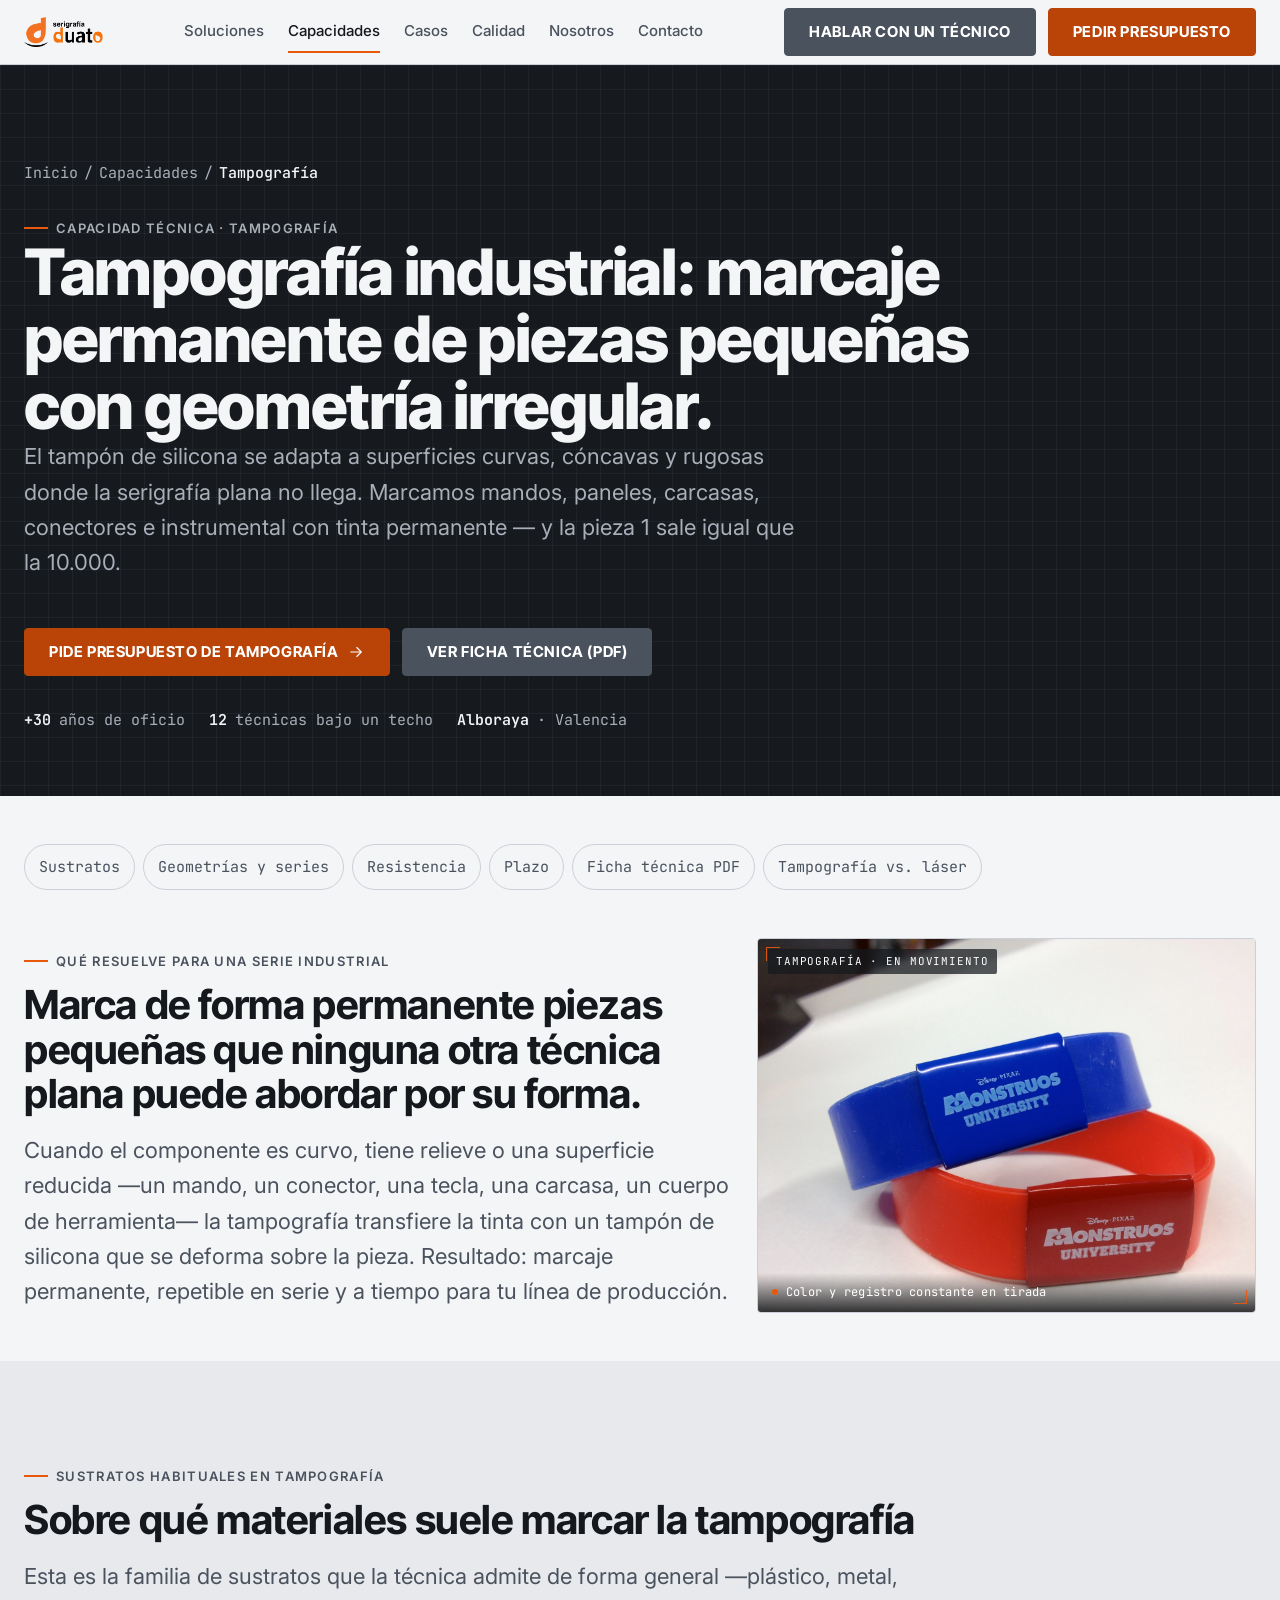
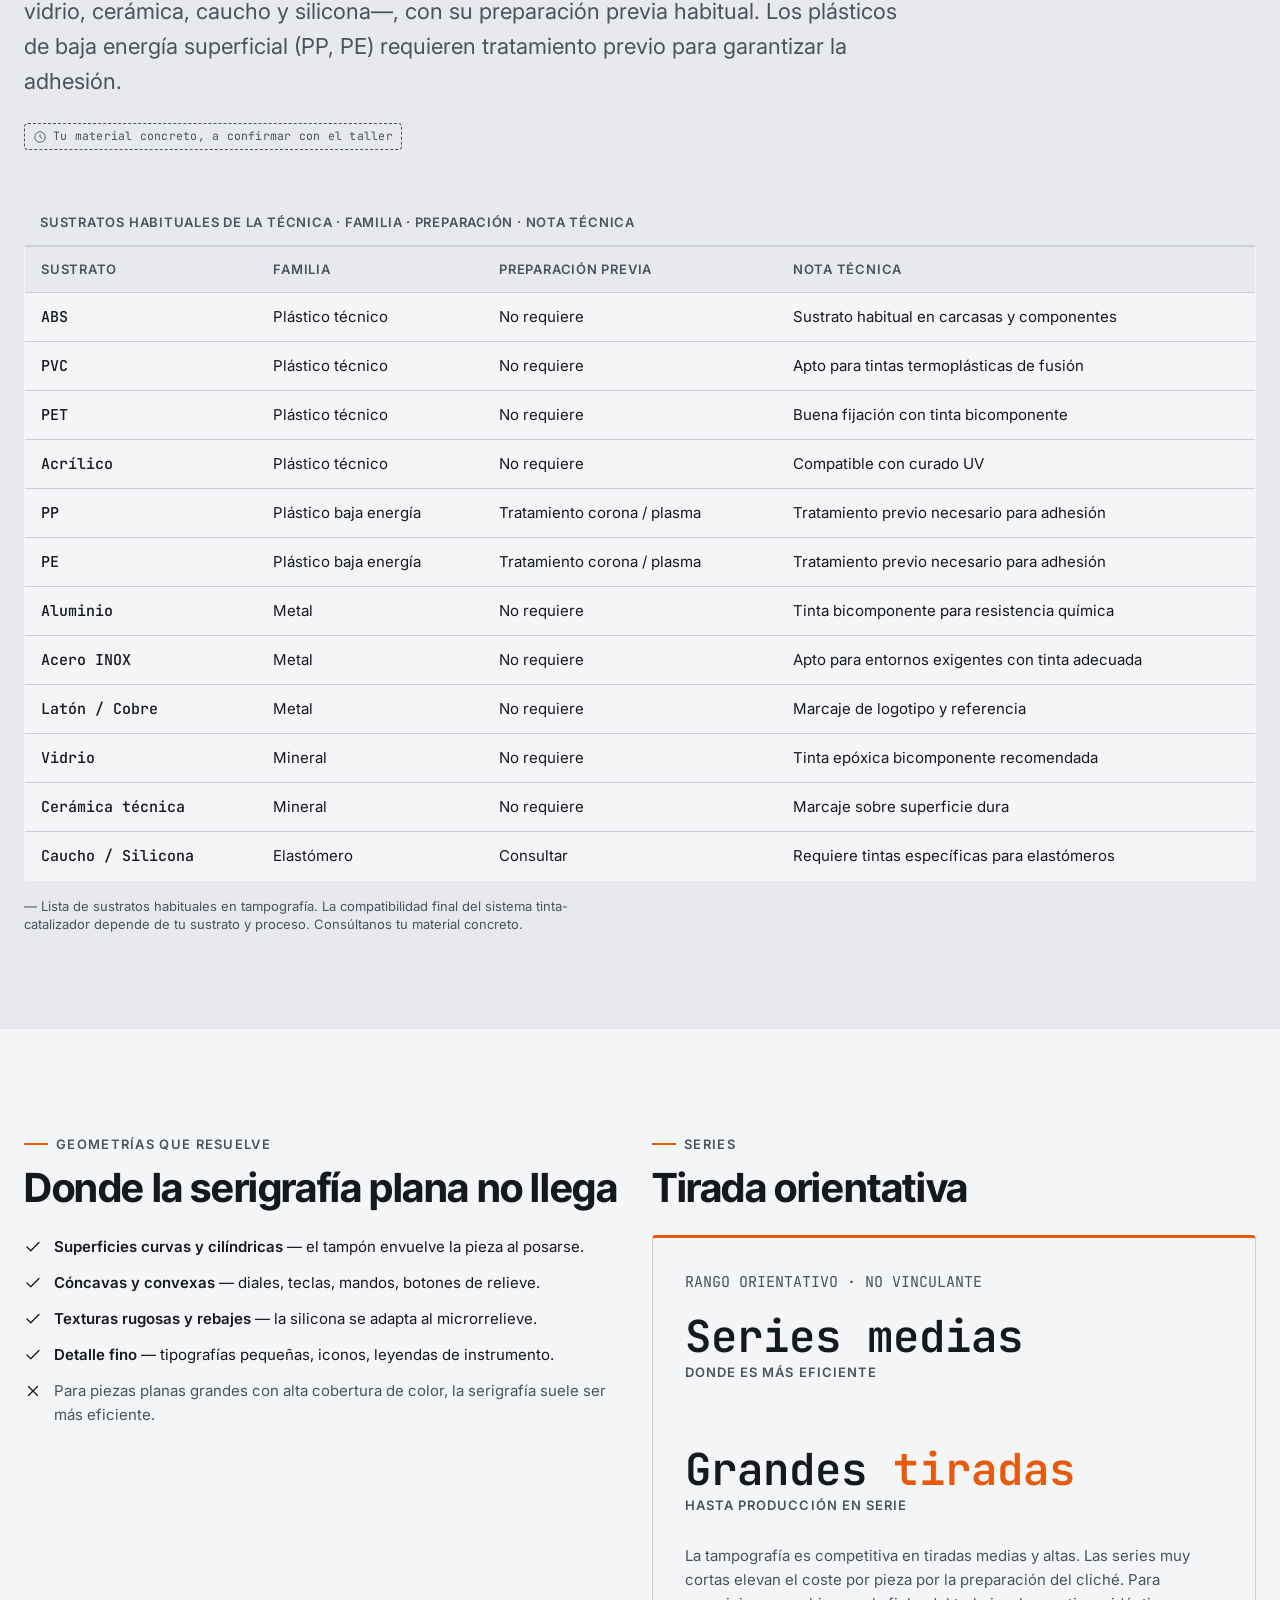
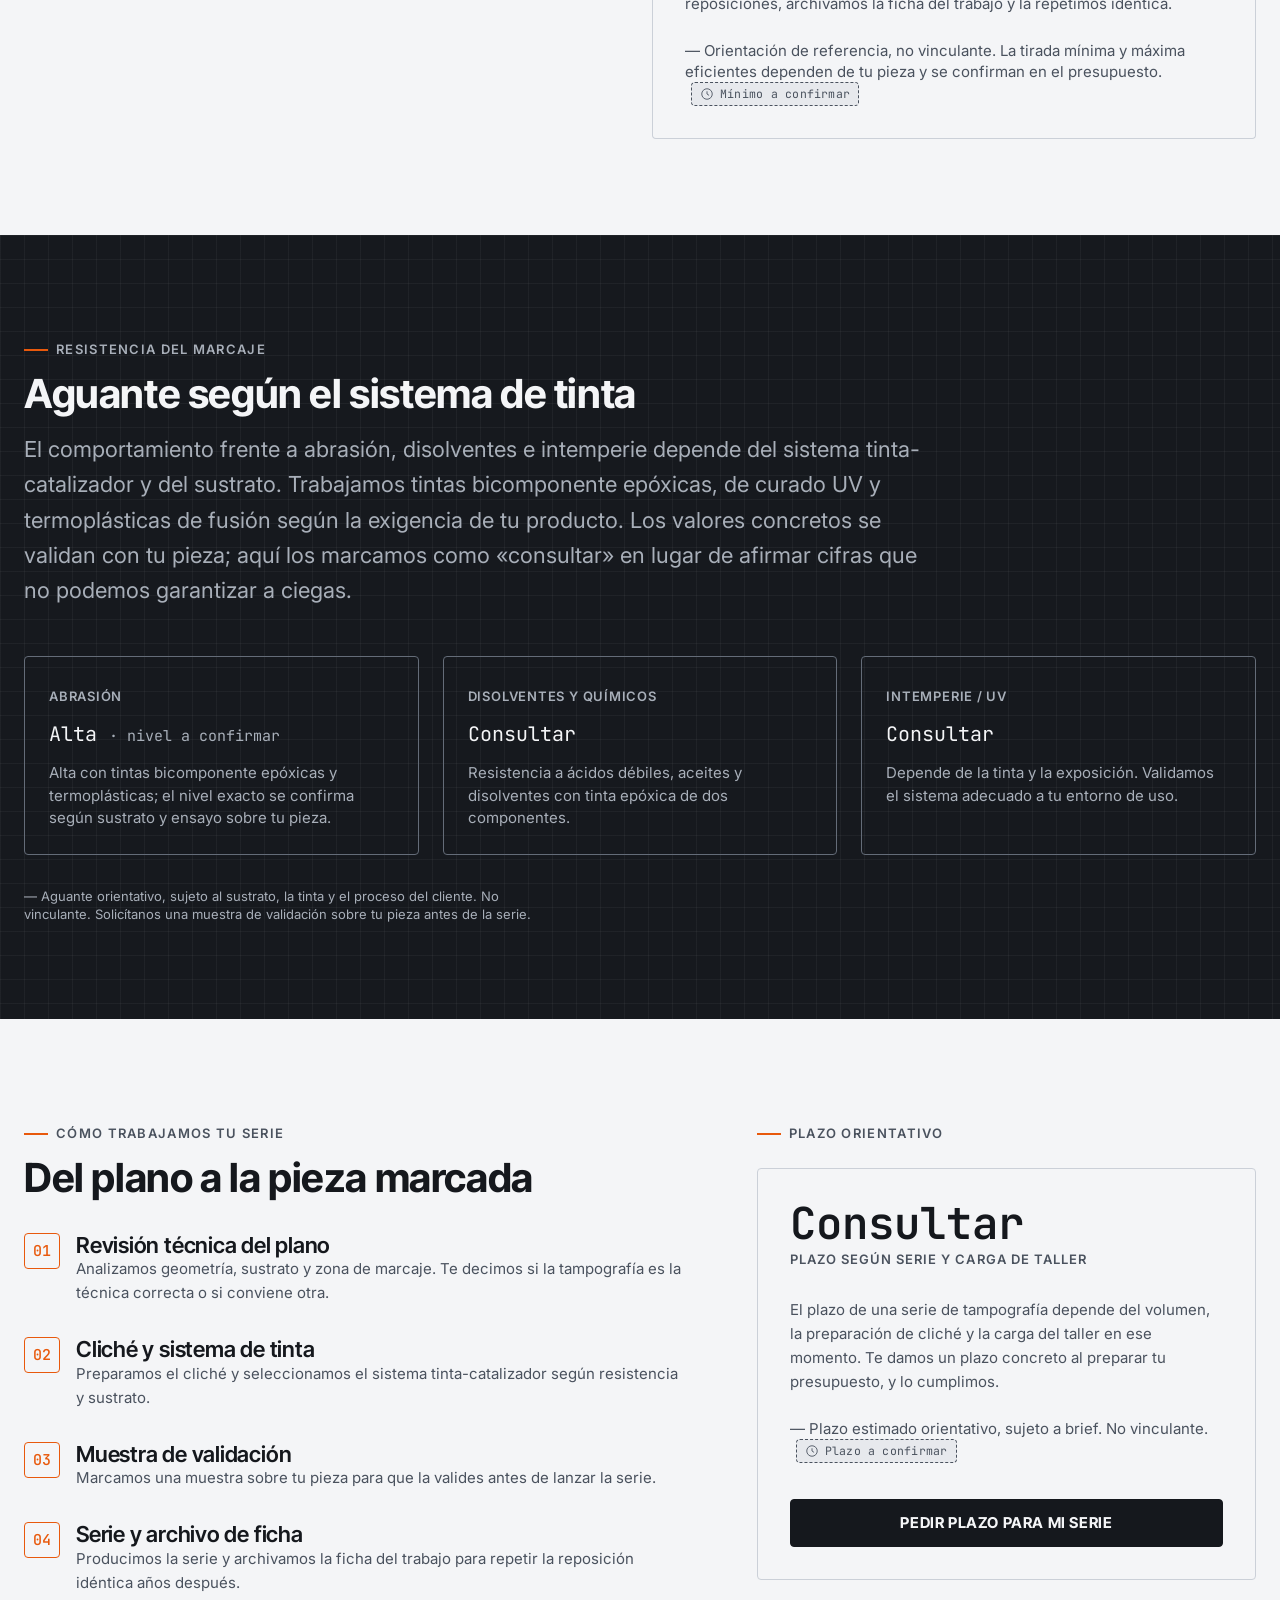
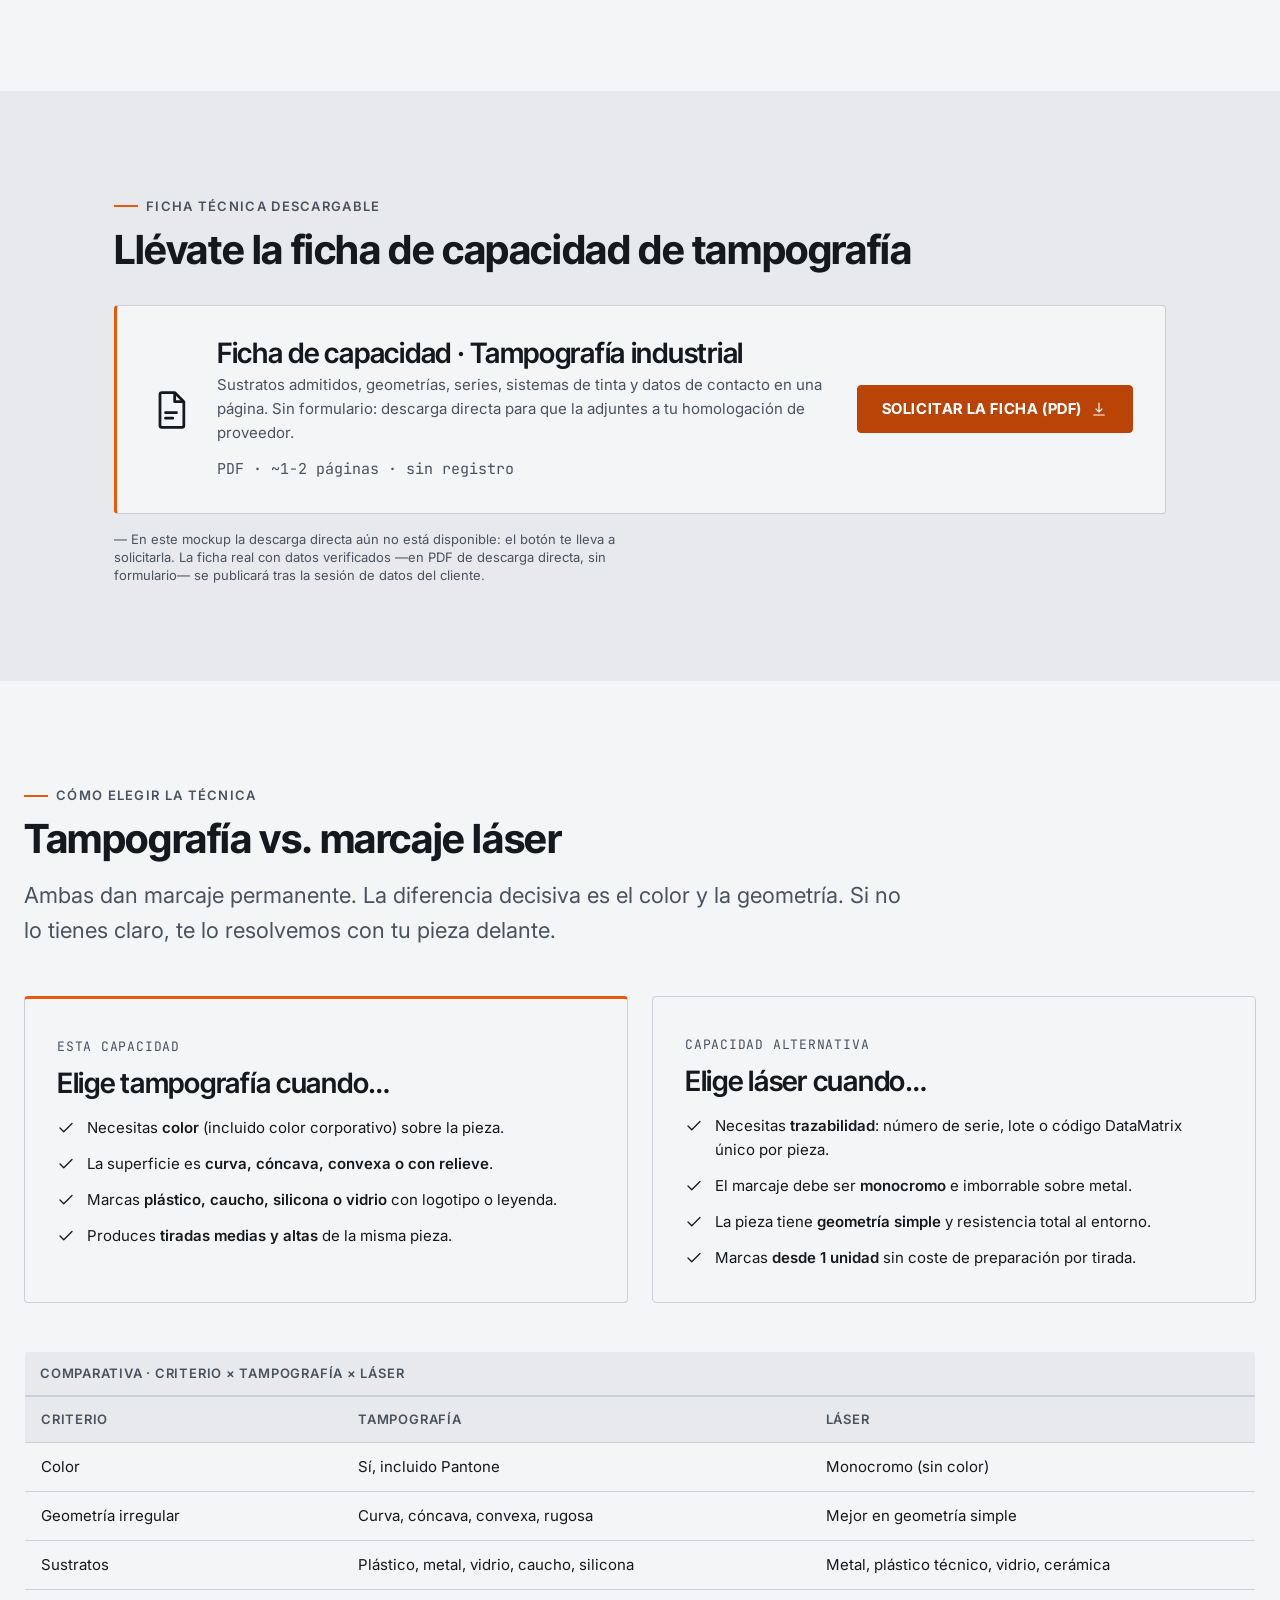
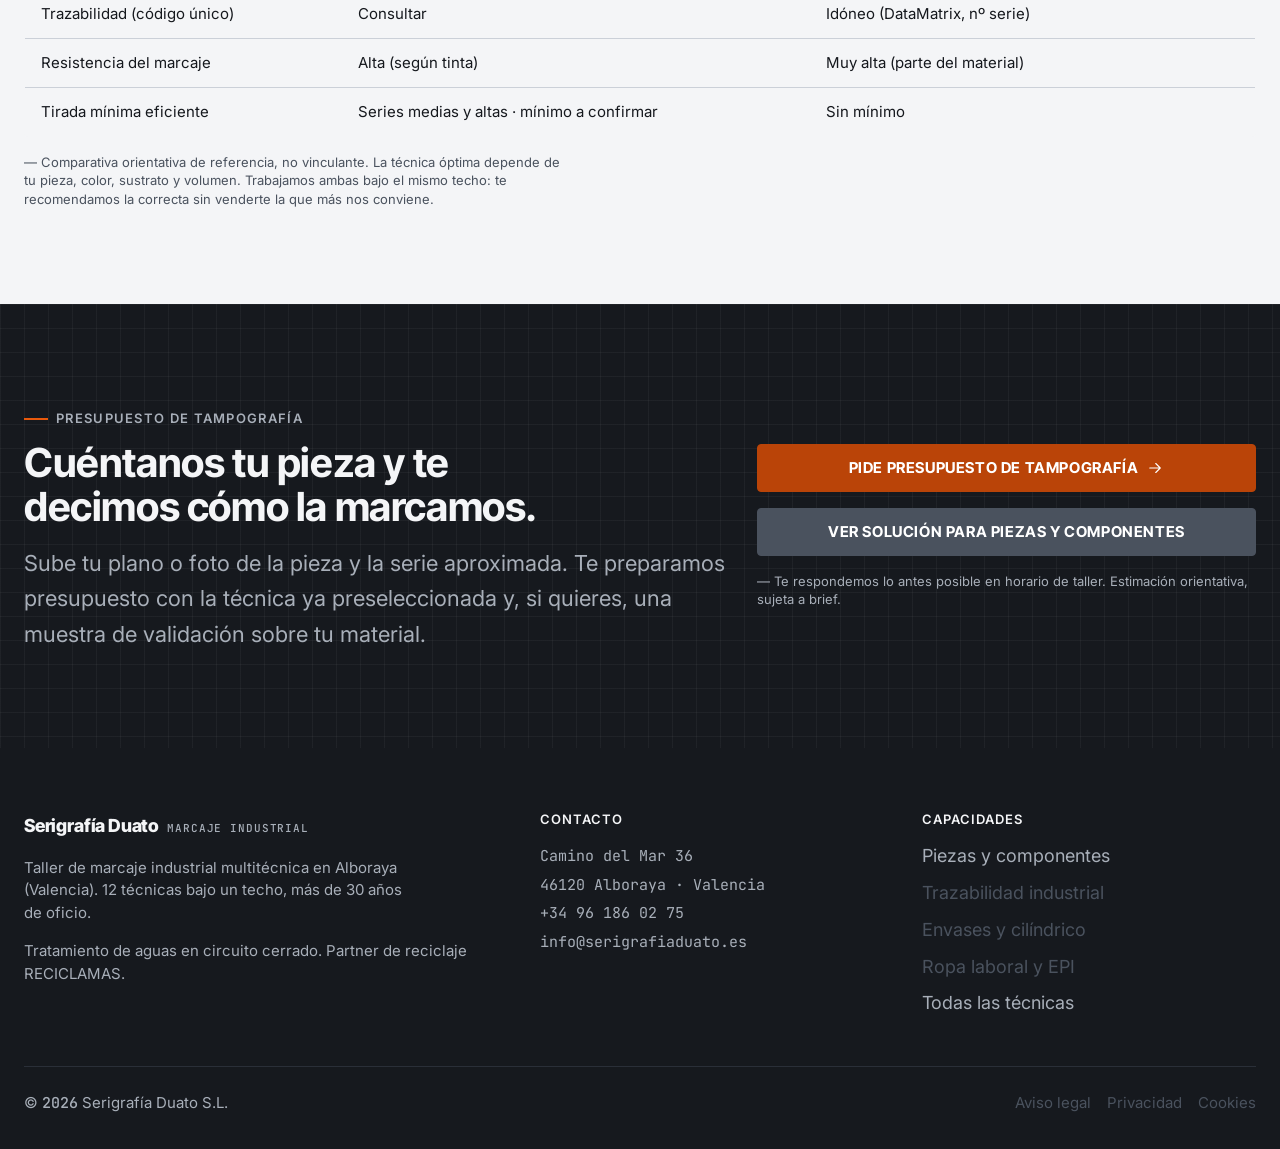
==== capacidades-tampografia.html @ 205df38e "Set v4 industrial as official mockup; archive v3 (rejected) - v4 industrial web at repo root (index " ====
<!doctype html>
<html lang="es">
<head>
  <meta charset="utf-8">
  <meta name="viewport" content="width=device-width, initial-scale=1">
  <title>Tampografía industrial en Valencia · Capacidad técnica — Serigrafía Duato</title>
  <meta name="description" content="Capacidad técnica de tampografía industrial en Alboraya (Valencia): marcaje permanente de piezas pequeñas con geometría irregular. Sustratos, series, resistencia, plazo orientativo, ficha técnica PDF y comparativa con láser. Más de 30 años de oficio.">

  <!-- Fuentes -->
  <link rel="preconnect" href="https://fonts.googleapis.com">
  <link rel="preconnect" href="https://fonts.gstatic.com" crossorigin>
  <link href="https://fonts.googleapis.com/css2?family=Inter:wght@400;500;600&family=Inter+Tight:wght@600;700;800&family=JetBrains+Mono:wght@400;500&display=swap" rel="stylesheet">

  <!-- Sistema de diseño "Acero & Seguridad" · _shared/design-system.css (INLINE) -->
  <style>
/* ============================================================================
   SERIGRAFÍA DUATO · v4 industrial · SISTEMA DE DISEÑO "Acero & Seguridad"
============================================================================ */

/* 1 · TOKENS */
:root {
  --surface:        #F4F5F7;
  --surface-2:      #E7E9ED;
  --ink:            #15181D;
  --steel:          #4A525E;
  --safety:         #E8590C;
  --safety-2:       #FFB000;
  --dark:           #16191E;

  --ink-on-dark:    #F4F5F7;
  --steel-on-dark:  #A8AFB9;
  --line:           #CBD0D8;
  --line-2:         #2A2F38;
  --safety-hover:   #CF4D08;
  --safety-press:   #B54206;
  --safety-tint:    rgba(232, 89, 12, .10);
  --safety-2-tint:  rgba(255, 176, 0, .14);
  --focus-ring:     #1B6FE0;

  --font-display: "Inter Tight", "Inter", system-ui, -apple-system, "Segoe UI", sans-serif;
  --font-text:    "Inter", system-ui, -apple-system, "Segoe UI", sans-serif;
  --font-mono:    "JetBrains Mono", "IBM Plex Mono", ui-monospace, "SFMono-Regular", monospace;

  --fs-display: clamp(2.25rem, 1.4rem + 4.2vw, 4rem);
  --fs-h2:      clamp(1.75rem, 1.25rem + 2.5vw, 2.5rem);
  --fs-h3:      clamp(1.375rem, 1.1rem + 1.4vw, 1.75rem);
  --fs-lead:    clamp(1.125rem, 1rem + .6vw, 1.375rem);
  --fs-body:    1.125rem;
  --fs-sm:      0.9375rem;
  --fs-eyebrow: 0.8125rem;
  --fs-data:    1rem;

  --lh-display: 1.05;
  --lh-head:    1.12;
  --lh-body:    1.6;
  --lh-tight:   1.3;

  --fw-regular: 400;
  --fw-medium:  500;
  --fw-semi:    600;
  --fw-bold:    700;
  --fw-black:   800;

  --tracking-eyebrow: 0.1em;
  --tracking-head:   -0.01em;
  --tracking-display:-0.02em;

  --sp-1:  4px;
  --sp-2:  8px;
  --sp-3:  12px;
  --sp-4:  16px;
  --sp-5:  24px;
  --sp-6:  32px;
  --sp-7:  48px;
  --sp-8:  64px;
  --sp-9:  96px;
  --sp-10: 128px;

  --container:    1280px;
  --container-sm: 1100px;
  --gutter:       24px;
  --gutter-mobile:16px;

  --radius-0:  0px;
  --radius-1:  2px;
  --radius-2:  4px;
  --radius-3:  8px;
  --radius-pill: 999px;

  --shadow-0: none;
  --shadow-1: 0 1px 0 0 var(--line);
  --shadow-2: 0 1px 2px rgba(21, 24, 29, .06), 0 0 0 1px var(--line);
  --shadow-3: 0 2px 0 0 rgba(21, 24, 29, .08), 0 0 0 1px var(--line);
  --shadow-focus: 0 0 0 3px var(--focus-ring);

  --ease: cubic-bezier(0.2, 0, 0, 1);
  --dur-1: 150ms;
  --dur-2: 200ms;
  --dur-3: 250ms;

  --grid-line: rgba(21, 24, 29, .035);
  --grid-line-dark: rgba(244, 245, 247, .045);
  --grid-size: 24px;
}

/* 2 · RESET LIGERO */
*, *::before, *::after { box-sizing: border-box; }
* { margin: 0; }
html { -webkit-text-size-adjust: 100%; text-size-adjust: 100%; scroll-behavior: smooth; }
@media (prefers-reduced-motion: reduce) { html { scroll-behavior: auto; } }

body {
  font-family: var(--font-text);
  font-size: var(--fs-body);
  line-height: var(--lh-body);
  font-weight: var(--fw-regular);
  color: var(--ink);
  background: var(--surface);
  -webkit-font-smoothing: antialiased;
  -moz-osx-font-smoothing: grayscale;
  font-feature-settings: "kern" 1, "liga" 1;
  text-rendering: optimizeLegibility;
}

img, svg, video, canvas { display: block; max-width: 100%; height: auto; }
svg { fill: none; }
button, input, select, textarea { font: inherit; color: inherit; }
button { cursor: pointer; background: none; border: none; }
a { color: inherit; text-decoration: none; }
ul, ol { list-style: none; padding: 0; }
table { border-collapse: collapse; width: 100%; }

:focus-visible { outline: none; box-shadow: var(--shadow-focus); border-radius: var(--radius-2); }

/* 3 · TIPOGRAFÍA BASE */
h1, h2, h3, h4 {
  font-family: var(--font-display);
  color: var(--ink);
  line-height: var(--lh-head);
  letter-spacing: var(--tracking-head);
  text-wrap: balance;
}
h1 { font-size: var(--fs-display); font-weight: var(--fw-black); line-height: var(--lh-display); letter-spacing: var(--tracking-display); }
h2 { font-size: var(--fs-h2); font-weight: var(--fw-bold); }
h3 { font-size: var(--fs-h3); font-weight: var(--fw-semi); }
h4 { font-size: var(--fs-lead); font-weight: var(--fw-medium); }

p { max-width: 68ch; }
.lead { font-size: var(--fs-lead); line-height: var(--lh-body); color: var(--steel); max-width: 64ch; }
small, .text-sm { font-size: var(--fs-sm); line-height: 1.5; }
strong, b { font-weight: var(--fw-semi); }
em, i { font-style: normal; font-weight: var(--fw-semi); }

.mono, .data, .spec, td.num, .stat-value {
  font-family: var(--font-mono);
  font-feature-settings: "tnum" 1, "lnum" 1;
  font-variant-numeric: tabular-nums lining-nums;
  font-weight: var(--fw-medium);
  letter-spacing: 0;
}
.mono-unit { color: var(--steel); font-weight: var(--fw-regular); }

/* 4 · UTILIDADES DE LAYOUT */
.container {
  width: 100%;
  max-width: var(--container);
  margin-inline: auto;
  padding-inline: var(--gutter);
}
.container--narrow { max-width: var(--container-sm); }

.section { padding-block: var(--sp-9); }
.section--tight { padding-block: var(--sp-7); }
.section--dark { background: var(--dark); color: var(--ink-on-dark); }
.section--dark h1, .section--dark h2, .section--dark h3, .section--dark h4 { color: var(--ink-on-dark); }
.section--dark .lead { color: var(--steel-on-dark); }
.section--surface-2 { background: var(--surface-2); }

.grid { display: grid; gap: var(--gutter); grid-template-columns: repeat(12, 1fr); }
.col-12 { grid-column: span 12; }
.col-8  { grid-column: span 8; }
.col-7  { grid-column: span 7; }
.col-6  { grid-column: span 6; }
.col-5  { grid-column: span 5; }
.col-4  { grid-column: span 4; }
.col-3  { grid-column: span 3; }
.grid-cards { display: grid; gap: var(--gutter); grid-template-columns: repeat(auto-fit, minmax(280px, 1fr)); }
.grid-cards--2 { grid-template-columns: repeat(auto-fit, minmax(360px, 1fr)); }
.stack > * + * { margin-top: var(--sp-4); }
.stack-lg > * + * { margin-top: var(--sp-6); }
.cluster { display: flex; flex-wrap: wrap; gap: var(--sp-3); align-items: center; }
.between { display: flex; align-items: center; justify-content: space-between; gap: var(--sp-4); }

/* 5 · EYEBROW */
.eyebrow {
  display: inline-flex;
  align-items: center;
  gap: var(--sp-2);
  font-family: var(--font-text);
  font-size: var(--fs-eyebrow);
  font-weight: var(--fw-semi);
  line-height: 1;
  text-transform: uppercase;
  letter-spacing: var(--tracking-eyebrow);
  color: var(--steel);
}
.eyebrow::before { content: ""; width: 24px; height: 2px; background: var(--safety); flex: none; }
.section--dark .eyebrow { color: var(--steel-on-dark); }

/* 6 · BOTONES */
.btn {
  display: inline-flex;
  align-items: center;
  justify-content: center;
  gap: var(--sp-2);
  min-height: 48px;
  padding: 0 var(--sp-5);
  font-family: var(--font-display);
  font-size: var(--fs-sm);
  font-weight: var(--fw-bold);
  letter-spacing: 0.04em;
  text-transform: uppercase;
  border-radius: var(--radius-2);
  border: 1.5px solid transparent;
  transition: background var(--dur-2) var(--ease),
              border-color var(--dur-2) var(--ease),
              color var(--dur-2) var(--ease),
              transform var(--dur-1) var(--ease);
  white-space: nowrap;
}
.btn:active { transform: translateY(1px); }
.btn .icon { width: 18px; height: 18px; flex: none; }

.btn-safety { background: var(--safety); color: #FFFFFF; border-color: var(--safety); }
.btn-safety:hover { background: var(--safety-hover); border-color: var(--safety-hover); }
.btn-safety:active { background: var(--safety-press); border-color: var(--safety-press); }

.btn-ghost { background: transparent; color: var(--ink); border-color: var(--steel); }
.btn-ghost:hover { background: var(--ink); color: var(--ink-on-dark); border-color: var(--ink); }
.section--dark .btn-ghost { color: var(--ink-on-dark); border-color: var(--steel-on-dark); }
.section--dark .btn-ghost:hover { background: var(--ink-on-dark); color: var(--ink); border-color: var(--ink-on-dark); }

.btn-dark { background: var(--ink); color: var(--ink-on-dark); border-color: var(--ink); }
.btn-dark:hover { background: #000; border-color: #000; }

.btn-block { width: 100%; }

/* 7 · TARJETAS */
.card {
  background: var(--surface);
  border: 1px solid var(--line);
  border-radius: var(--radius-2);
  padding: var(--sp-6);
  display: flex;
  flex-direction: column;
  gap: var(--sp-3);
  transition: border-color var(--dur-2) var(--ease), box-shadow var(--dur-2) var(--ease);
  position: relative;
}
.card:hover { border-color: var(--steel); box-shadow: var(--shadow-3); }
.card--accent { border-top: 3px solid var(--safety); }
.card .card-icon { width: 32px; height: 32px; color: var(--ink); stroke: var(--ink); stroke-width: 1.5; }
.card h3 { font-size: var(--fs-h3); }
.card p { color: var(--steel); font-size: var(--fs-sm); }
.card .card-meta {
  margin-top: auto;
  font-family: var(--font-mono);
  font-size: var(--fs-sm);
  font-variant-numeric: tabular-nums;
  color: var(--steel);
  border-top: 1px solid var(--line);
  padding-top: var(--sp-3);
}
.card-link { margin-top: var(--sp-2); font-weight: var(--fw-semi); color: var(--ink); display: inline-flex; align-items: center; gap: 6px; }
.card-link .icon { width: 16px; height: 16px; transition: transform var(--dur-2) var(--ease); }
.card:hover .card-link .icon { transform: translateX(4px); }

/* 8 · TABLA TÉCNICA */
.spec-table {
  border: 1px solid var(--line);
  border-radius: var(--radius-2);
  overflow: hidden;
  background: var(--surface);
  font-size: var(--fs-sm);
}
.spec-table caption {
  text-align: left;
  padding: var(--sp-3) var(--sp-4);
  font-size: var(--fs-eyebrow);
  font-weight: var(--fw-semi);
  text-transform: uppercase;
  letter-spacing: 0.06em;
  color: var(--steel);
  background: var(--surface-2);
  border-bottom: 1px solid var(--line);
}
.spec-table th {
  text-align: left;
  padding: var(--sp-3) var(--sp-4);
  font-size: var(--fs-eyebrow);
  font-weight: var(--fw-semi);
  text-transform: uppercase;
  letter-spacing: 0.06em;
  color: var(--steel);
  background: var(--surface-2);
  border-bottom: 1px solid var(--line);
}
.spec-table td {
  padding: var(--sp-3) var(--sp-4);
  border-bottom: 1px solid var(--line);
  vertical-align: top;
  color: var(--ink);
}
.spec-table tr:last-child td { border-bottom: none; }
.spec-table td.num, .spec-table .mono {
  font-family: var(--font-mono);
  font-variant-numeric: tabular-nums lining-nums;
  font-weight: var(--fw-medium);
}
.spec-table tbody tr:hover { background: var(--surface-2); }

/* 9 · BADGE DE NORMATIVA / PRL */
.badge-normativa {
  display: inline-flex;
  align-items: center;
  gap: var(--sp-2);
  padding: 4px 10px;
  font-family: var(--font-mono);
  font-size: 0.75rem;
  font-weight: var(--fw-medium);
  letter-spacing: 0.02em;
  color: var(--ink);
  background: var(--safety-2-tint);
  border: 1px solid var(--safety-2);
  border-radius: var(--radius-2);
}
.badge-normativa .icon { width: 14px; height: 14px; color: var(--ink); stroke: var(--ink); stroke-width: 1.5; flex: none; }

.badge-pending {
  display: inline-flex; align-items: center; gap: 6px;
  padding: 3px 8px; font-family: var(--font-mono); font-size: 0.72rem;
  letter-spacing: 0.02em; color: var(--steel);
  background: var(--surface-2); border: 1px dashed var(--steel); border-radius: var(--radius-2);
}

/* 10 · DISCLAIMER */
.disclaimer {
  font-size: 0.8125rem;
  line-height: 1.4;
  color: var(--steel);
  font-family: var(--font-text);
}
.disclaimer::before { content: "— "; }

/* 11 · STAT */
.stat { display: flex; flex-direction: column; gap: var(--sp-1); }
.stat-value {
  font-family: var(--font-mono);
  font-size: clamp(2rem, 1.4rem + 2vw, 2.75rem);
  font-weight: var(--fw-semi);
  font-variant-numeric: tabular-nums;
  line-height: 1;
  color: var(--ink);
}
.stat-value .accent { color: var(--safety); }
.stat-label {
  font-size: var(--fs-eyebrow);
  text-transform: uppercase;
  letter-spacing: 0.08em;
  color: var(--steel);
  font-weight: var(--fw-semi);
}
.section--dark .stat-value { color: var(--ink-on-dark); }
.section--dark .stat-label { color: var(--steel-on-dark); }

/* 12 · RETÍCULA DE PLANO / BLUEPRINT */
.blueprint-bg { position: relative; isolation: isolate; }
.blueprint-bg::before {
  content: "";
  position: absolute;
  inset: 0;
  z-index: -1;
  background-image:
    linear-gradient(to right, var(--grid-line) 1px, transparent 1px),
    linear-gradient(to bottom, var(--grid-line) 1px, transparent 1px);
  background-size: var(--grid-size) var(--grid-size);
  pointer-events: none;
}
.section--dark.blueprint-bg::before {
  background-image:
    linear-gradient(to right, var(--grid-line-dark) 1px, transparent 1px),
    linear-gradient(to bottom, var(--grid-line-dark) 1px, transparent 1px);
}

/* 13 · PLACEHOLDER DE IMAGEN HONESTO */
.media-pending {
  position: relative;
  display: flex;
  align-items: flex-end;
  aspect-ratio: 4 / 3;
  width: 100%;
  background: var(--surface-2);
  background-image:
    linear-gradient(to right, var(--grid-line) 1px, transparent 1px),
    linear-gradient(to bottom, var(--grid-line) 1px, transparent 1px);
  background-size: var(--grid-size) var(--grid-size);
  border: 1px solid var(--line);
  border-radius: var(--radius-2);
  overflow: hidden;
}
.media-pending::after {
  content: "+";
  position: absolute;
  top: var(--sp-3); right: var(--sp-4);
  font-family: var(--font-mono);
  color: var(--steel);
  font-size: 1.25rem;
  line-height: 1;
}
.media-pending .media-label {
  width: 100%;
  padding: var(--sp-3) var(--sp-4);
  background: linear-gradient(to top, rgba(231,233,237,.96), rgba(231,233,237,0));
  font-family: var(--font-mono);
  font-size: 0.8125rem;
  letter-spacing: 0.01em;
  color: var(--steel);
  display: flex;
  align-items: center;
  gap: var(--sp-2);
}
.media-pending .media-label .icon { width: 16px; height: 16px; color: var(--steel); stroke: var(--steel); stroke-width: 1.5; flex: none; }
.media-pending--dark {
  background: var(--dark);
  background-image:
    linear-gradient(to right, var(--grid-line-dark) 1px, transparent 1px),
    linear-gradient(to bottom, var(--grid-line-dark) 1px, transparent 1px);
  background-size: var(--grid-size) var(--grid-size);
  border-color: var(--line-2);
}
.media-pending--dark .media-label { color: var(--steel-on-dark); background: linear-gradient(to top, rgba(22,25,30,.96), rgba(22,25,30,0)); }
.media-pending--dark .media-label .icon { color: var(--steel-on-dark); stroke: var(--steel-on-dark); }

/* 14 · HEADER + NAV */
.site-header {
  position: sticky;
  top: 0;
  z-index: 100;
  background: rgba(244, 245, 247, .92);
  backdrop-filter: saturate(120%) blur(8px);
  border-bottom: 1px solid var(--line);
}
.site-header .container { display: flex; align-items: center; justify-content: space-between; min-height: 64px; gap: var(--sp-5); }
.brand { display: inline-flex; align-items: baseline; gap: var(--sp-2); font-family: var(--font-display); font-weight: var(--fw-black); font-size: 1.125rem; color: var(--ink); letter-spacing: -0.01em; }
.brand .brand-sub { font-family: var(--font-mono); font-size: 0.6875rem; font-weight: var(--fw-medium); text-transform: uppercase; letter-spacing: 0.08em; color: var(--steel); }
.nav { display: flex; align-items: center; gap: var(--sp-5); }
.nav a { font-size: var(--fs-sm); font-weight: var(--fw-medium); color: var(--steel); padding: var(--sp-2) 0; border-bottom: 2px solid transparent; transition: color var(--dur-2) var(--ease), border-color var(--dur-2) var(--ease); }
.nav a:hover, .nav a[aria-current="page"] { color: var(--ink); border-bottom-color: var(--safety); }
.header-cta { display: flex; align-items: center; gap: var(--sp-3); }
.nav-toggle { display: none; width: 44px; height: 44px; align-items: center; justify-content: center; color: var(--ink); }
.nav-toggle .icon { width: 24px; height: 24px; stroke: var(--ink); stroke-width: 1.5; }

/* 15 · FOOTER */
.site-footer { background: var(--dark); color: var(--steel-on-dark); padding-block: var(--sp-8) var(--sp-6); }
.site-footer a { color: var(--steel-on-dark); transition: color var(--dur-2) var(--ease); }
.site-footer a:hover { color: var(--ink-on-dark); }
.site-footer h4 { color: var(--ink-on-dark); font-size: var(--fs-eyebrow); text-transform: uppercase; letter-spacing: 0.08em; font-family: var(--font-text); font-weight: var(--fw-semi); margin-bottom: var(--sp-4); }
.footer-grid { display: grid; gap: var(--sp-7); grid-template-columns: 1.4fr 1fr 1fr; }
.footer-data { font-family: var(--font-mono); font-size: var(--fs-sm); font-variant-numeric: tabular-nums; line-height: 1.9; }
.footer-bottom { margin-top: var(--sp-7); padding-top: var(--sp-5); border-top: 1px solid var(--line-2); display: flex; flex-wrap: wrap; gap: var(--sp-4); justify-content: space-between; font-size: var(--fs-sm); }
.footer-legal { display: flex; flex-wrap: wrap; gap: var(--sp-4); }

/* 16 · WHATSAPP STICKY */
.whatsapp-sticky {
  display: none;
  position: fixed;
  right: 16px;
  bottom: 16px;
  z-index: 200;
  align-items: center;
  gap: var(--sp-2);
  padding: 0 var(--sp-5);
  min-height: 52px;
  background: var(--ink);
  color: var(--ink-on-dark);
  border-radius: var(--radius-pill);
  font-family: var(--font-display);
  font-weight: var(--fw-bold);
  font-size: var(--fs-sm);
  box-shadow: 0 4px 16px rgba(21,24,29,.28);
}
.whatsapp-sticky .icon { width: 22px; height: 22px; stroke: var(--ink-on-dark); stroke-width: 1.5; }

/* 17 · RFQ */
.rfq-progress { display: flex; gap: var(--sp-2); margin-bottom: var(--sp-6); }
.rfq-progress .step { flex: 1; height: 4px; background: var(--line); border-radius: var(--radius-1); position: relative; }
.rfq-progress .step.is-done { background: var(--steel); }
.rfq-progress .step.is-active { background: var(--safety); }
.rfq-progress-label { font-family: var(--font-mono); font-size: var(--fs-sm); color: var(--steel); margin-bottom: var(--sp-3); }
.rfq-step h3 { margin-bottom: var(--sp-2); }

.chip {
  display: inline-flex; align-items: center; gap: var(--sp-2);
  padding: 10px var(--sp-4);
  border: 1.5px solid var(--line);
  border-radius: var(--radius-pill);
  background: var(--surface);
  font-size: var(--fs-sm); font-weight: var(--fw-medium);
  color: var(--ink);
  transition: border-color var(--dur-2) var(--ease), background var(--dur-2) var(--ease);
}
.chip:hover { border-color: var(--steel); }
.chip input { position: absolute; opacity: 0; pointer-events: none; }
.chip:has(input:checked), .chip.is-selected { border-color: var(--safety); background: var(--safety-tint); }

.field { display: flex; flex-direction: column; gap: var(--sp-2); }
.field label { font-size: var(--fs-sm); font-weight: var(--fw-semi); color: var(--ink); }
.field input, .field select, .field textarea {
  width: 100%;
  min-height: 48px;
  padding: 12px var(--sp-4);
  background: var(--surface);
  border: 1.5px solid var(--line);
  border-radius: var(--radius-2);
  color: var(--ink);
  transition: border-color var(--dur-2) var(--ease);
}
.field textarea { min-height: 110px; resize: vertical; }
.field input:focus, .field select:focus, .field textarea:focus { outline: none; border-color: var(--steel); box-shadow: var(--shadow-focus); }

.dropzone {
  border: 1.5px dashed var(--steel);
  border-radius: var(--radius-2);
  padding: var(--sp-7) var(--sp-5);
  text-align: center;
  color: var(--steel);
  background: var(--surface-2);
  display: flex; flex-direction: column; align-items: center; gap: var(--sp-3);
}
.dropzone .icon { width: 32px; height: 32px; stroke: var(--steel); stroke-width: 1.5; }

/* 18 · HELPERS */
.text-steel { color: var(--steel); }
.text-safety { color: var(--safety); }
.text-center { text-align: center; }
.measure { max-width: 60ch; }
.divider { height: 1px; background: var(--line); border: none; margin-block: var(--sp-6); }
.section--dark .divider { background: var(--line-2); }

/* 19 · MOTION */
.reveal { opacity: 0; transform: translateY(12px); transition: opacity var(--dur-3) var(--ease), transform var(--dur-3) var(--ease); }
.reveal.is-in { opacity: 1; transform: none; }

@media (prefers-reduced-motion: reduce) {
  *, *::before, *::after { animation-duration: 0.001ms !important; animation-iteration-count: 1 !important; transition-duration: 0.001ms !important; }
  .reveal { opacity: 1; transform: none; }
}

/* 20 · RESPONSIVE */
@media (max-width: 980px) {
  .footer-grid { grid-template-columns: 1fr 1fr; }
  .col-8, .col-7, .col-6, .col-5, .col-4, .col-3 { grid-column: span 6; }
}

@media (max-width: 760px) {
  :root { --gutter: var(--gutter-mobile); }
  .container { padding-inline: var(--gutter-mobile); }
  .section { padding-block: var(--sp-7); }
  .section--tight { padding-block: var(--sp-6); }

  .nav { display: none; }
  .nav.is-open {
    display: flex;
    position: absolute;
    top: 64px; left: 0; right: 0;
    flex-direction: column;
    align-items: flex-start;
    gap: var(--sp-3);
    background: var(--surface);
    border-bottom: 1px solid var(--line);
    padding: var(--sp-4) var(--gutter-mobile);
    z-index: 99;
  }
  .nav-toggle { display: inline-flex; }
  .site-header .header-cta .btn-ghost { display: none; }

  .grid { grid-template-columns: repeat(6, 1fr); }
  .col-12, .col-8, .col-7, .col-6, .col-5, .col-4, .col-3 { grid-column: 1 / -1; }

  .footer-grid { grid-template-columns: 1fr; gap: var(--sp-6); }
  .footer-bottom { flex-direction: column; gap: var(--sp-3); }

  .whatsapp-sticky { display: inline-flex; }

  .spec-table.collapsible thead { display: none; }
  .spec-table.collapsible, .spec-table.collapsible tbody, .spec-table.collapsible tr, .spec-table.collapsible td { display: block; width: 100%; }
  .spec-table.collapsible tr { border-bottom: 1px solid var(--line); padding: var(--sp-2) 0; }
  .spec-table.collapsible td { border-bottom: none; padding: 6px var(--sp-4); }
  .spec-table.collapsible td[data-label]::before {
    content: attr(data-label) " · ";
    font-family: var(--font-text);
    text-transform: uppercase;
    letter-spacing: 0.06em;
    font-size: 0.6875rem;
    font-weight: var(--fw-semi);
    color: var(--steel);
  }

  body { padding-bottom: 84px; }
}

@media (max-width: 380px) {
  :root { --fs-body: 1.0625rem; }
  .btn { padding-inline: var(--sp-4); }
}
  </style>

  <!-- Ajustes puntuales de página (solo tokens, sin redefinir el sistema) -->
  <style>
    /* Hero de capacidad: metadato de placa + descriptor */
    .page-hero { padding-block: var(--sp-9) var(--sp-8); }
    .page-hero .lead { max-width: 56ch; }
    .cap-meta {
      display: flex; flex-wrap: wrap; gap: var(--sp-2) var(--sp-5);
      margin-top: var(--sp-6);
      font-family: var(--font-mono); font-size: var(--fs-sm);
      font-variant-numeric: tabular-nums; color: var(--steel-on-dark);
    }
    .cap-meta b { color: var(--ink-on-dark); font-weight: var(--fw-semi); }
    .cap-meta span { display: inline-flex; gap: var(--sp-2); }

    /* Bandeja de migas / contexto */
    .crumbs { font-family: var(--font-mono); font-size: var(--fs-sm); color: var(--steel-on-dark); margin-bottom: var(--sp-5); display: flex; flex-wrap: wrap; gap: 6px; align-items: center; }
    .crumbs a { color: var(--steel-on-dark); }
    .crumbs a:hover { color: var(--ink-on-dark); }
    .crumbs .sep { color: var(--steel); }
    .section--dark .crumbs .sep { color: var(--steel-on-dark); }

    /* Lista de chequeo / sustratos en columnas */
    .check-list { display: grid; gap: var(--sp-3); }
    .check-list li { display: flex; gap: var(--sp-3); align-items: flex-start; font-size: var(--fs-sm); }
    .check-list li .icon { width: 18px; height: 18px; flex: none; margin-top: 3px; stroke: var(--safety); stroke-width: 1.75; }
    .check-list li .no { stroke: var(--steel); }

    /* Bloque de proceso / numeración */
    .step-row { display: flex; gap: var(--sp-4); align-items: flex-start; }
    .step-row .step-num {
      font-family: var(--font-mono); font-weight: var(--fw-medium);
      font-size: var(--fs-sm); color: var(--safety);
      border: 1.5px solid var(--safety); border-radius: var(--radius-2);
      min-width: 36px; height: 36px; display: inline-flex; align-items: center; justify-content: center; flex: none;
    }
    .section--dark .step-row .step-num { color: var(--safety-2); border-color: var(--safety-2); }

    /* Caja de ficha PDF */
    .pdf-box {
      display: flex; gap: var(--sp-5); align-items: center; flex-wrap: wrap;
      border: 1px solid var(--line); border-left: 3px solid var(--safety);
      border-radius: var(--radius-2); padding: var(--sp-6); background: var(--surface);
    }
    .pdf-box .pdf-icon { width: 44px; height: 44px; flex: none; stroke: var(--ink); stroke-width: 1.5; }
    .pdf-box .pdf-body { flex: 1; min-width: 240px; }
    .pdf-box .pdf-body h3 { font-size: var(--fs-h3); margin-bottom: var(--sp-1); }
    .pdf-box .pdf-meta { font-family: var(--font-mono); font-size: var(--fs-sm); color: var(--steel); }

    /* Tabla decisión: encabezados de comparación */
    .decision-cols { display: grid; grid-template-columns: 1fr 1fr; gap: var(--gutter); }
    .decision-card { border: 1px solid var(--line); border-radius: var(--radius-2); padding: var(--sp-6); background: var(--surface); }
    .decision-card.is-this { border-top: 3px solid var(--safety); }
    .decision-card h3 { font-size: var(--fs-h3); margin-bottom: var(--sp-2); }
    .decision-card .tag { font-family: var(--font-mono); font-size: var(--fs-eyebrow); text-transform: uppercase; letter-spacing: 0.06em; color: var(--steel); }
    @media (max-width: 760px) { .decision-cols { grid-template-columns: 1fr; } }

    /* CTA band final */
    .cta-band { border-radius: var(--radius-3); }
    .resist-grid { display: grid; gap: var(--gutter); grid-template-columns: repeat(auto-fit, minmax(220px, 1fr)); }
    .resist-card { border: 1px solid var(--line-2); border-radius: var(--radius-2); padding: var(--sp-5); }
    .resist-card .r-label { font-family: var(--font-text); text-transform: uppercase; letter-spacing: 0.06em; font-size: var(--fs-eyebrow); font-weight: var(--fw-semi); color: var(--steel-on-dark); }
    .resist-card .r-value { font-family: var(--font-mono); font-size: 1.25rem; color: var(--ink-on-dark); margin-top: var(--sp-2); }

    .anchor-nav { display: flex; flex-wrap: wrap; gap: var(--sp-2); }
    .anchor-nav a {
      font-family: var(--font-mono); font-size: var(--fs-sm);
      display: inline-flex; align-items: center; min-height: 44px;
      padding: 10px 14px; border: 1px solid var(--line); border-radius: var(--radius-pill);
      color: var(--steel); background: var(--surface);
      transition: border-color var(--dur-2) var(--ease), color var(--dur-2) var(--ease);
    }
    .anchor-nav a:hover { border-color: var(--steel); color: var(--ink); }
    .section--dark .anchor-nav a { border-color: var(--line-2); color: var(--steel-on-dark); background: transparent; }
    .section--dark .anchor-nav a:hover { border-color: var(--steel-on-dark); color: var(--ink-on-dark); }

    /* Saltos de ancla: el header sticky de 64px no debe tapar el eyebrow del destino */
    :target,
    #sustratos, #geometrias, #resistencia, #plazo, #ficha-tecnica, #vs-laser {
      scroll-margin-top: 80px;
    }

    /* CTA primario canónico (idéntico en home / marcaje / presupuesto / capacidades):
       naranja profundo #BA4408 + texto blanco. Pasa WCAG 2.2 AA 4.5:1 para texto normal
       a tamaño base del botón (15px), sin necesidad de subir el tamaño. El naranja de
       marca --safety (#E8590C) queda reservado a acentos pequeños (eyebrow tick, step-num,
       borde de tarjeta), nunca como fondo de CTA con texto blanco. */
    .btn-safety { background: #BA4408; border-color: #BA4408; color: #FFFFFF; }
    .btn-safety:hover { background: #A23A06; border-color: #A23A06; }
    .btn-safety:active { background: #8F3305; border-color: #8F3305; }

    /* Borde de tarjeta visible en secciones oscuras (contraste de componente UI ≥3:1):
       --line-2 sobre --dark queda casi invisible; usamos un gris más claro. */
    .section--dark .resist-card { border-color: #646C78; }

    /* Ítems "próximamente": no son enlaces activos. Se renderizan como texto
       deshabilitado (no focusable, anunciado a lector de pantalla), en vez de
       <a href="#"> que salta al top sin comunicar estado. */
    .nav .is-soon,
    .footer-nav-list .is-soon,
    .footer-legal .is-soon {
      color: var(--steel);
      cursor: default;
      border-bottom: 2px solid transparent;
    }
    .site-footer .is-soon { color: var(--steel); }
    .is-soon::after {
      content: "Próximamente";
      position: absolute;
      width: 1px; height: 1px;
      padding: 0; margin: -1px;
      overflow: hidden; clip: rect(0 0 0 0);
      white-space: nowrap; border: 0;
    }

    /* Menú móvil: objetivos táctiles ≥44px (mismo patrón que marcaje / presupuesto).
       Aplica a enlaces reales y a los ítems "próximamente" (.is-soon). */
    @media (max-width: 760px) {
      .nav.is-open {
        align-items: stretch;
        gap: 0;
        box-shadow: 0 8px 16px rgba(21, 24, 29, .12);
        padding: var(--sp-2) var(--gutter-mobile) var(--sp-4);
      }
      .nav.is-open a,
      .nav.is-open .is-soon {
        display: flex;
        align-items: center;
        min-height: 44px;
        padding: var(--sp-3) 0;
        border-bottom: 1px solid var(--line);
        font-size: var(--fs-body);
      }
      .nav.is-open > :last-child { border-bottom: none; }
    }
  </style>
  <link rel="stylesheet" href="assets/fx.css">
</head>
<body>

  <!-- ===================== HEADER (idéntico en todas las páginas) ===================== -->
  <header class="site-header">
    <div class="container">
      <a class="brand" href="home.html" aria-label="Serigrafía Duato, inicio">
        <img class="brand-logo" src="assets/img/homepage__logo-v2-con-d-horiz.png" alt="Serigrafía Duato · marcaje industrial" width="184" height="61">
      </a>

      <nav class="nav" id="primary-nav" aria-label="Principal">
        <a href="home.html#soluciones">Soluciones</a>
        <a href="home.html#capacidades" aria-current="page">Capacidades</a>
        <a href="casos.html">Casos</a>
        <a href="home.html#calidad">Calidad</a>
        <a href="nosotros.html">Nosotros</a>
        <a href="home.html#contacto">Contacto</a>
      </nav>

      <div class="header-cta">
        <a class="btn btn-ghost" href="tel:+34961860275" title="Llama al taller: +34 96 186 02 75">Hablar con un técnico</a>
        <a class="btn btn-safety" href="presupuesto.html">Pedir presupuesto</a>
        <button class="nav-toggle" type="button" aria-label="Abrir menú" aria-expanded="false" aria-controls="primary-nav">
          <svg class="icon" viewBox="0 0 24 24" aria-hidden="true"><path d="M3 6h18M3 12h18M3 18h18" stroke="currentColor" stroke-linecap="round"/></svg>
        </button>
      </div>
    </div>
  </header>

  <main>

    <!-- ===================== HERO DE CAPACIDAD ===================== -->
    <section class="section section--dark blueprint-bg page-hero">
      <div class="container">
        <nav class="crumbs" aria-label="Ubicación">
          <a href="home.html">Inicio</a>
          <span class="sep">/</span>
          <a href="capacidades-tampografia.html">Capacidades</a>
          <span class="sep">/</span>
          <span class="mono" style="color:var(--ink-on-dark)">Tampografía</span>
        </nav>

        <span class="eyebrow">Capacidad técnica · Tampografía</span>
        <h1>Tampografía industrial: marcaje permanente de piezas pequeñas con geometría irregular.</h1>
        <p class="lead">El tampón de silicona se adapta a superficies curvas, cóncavas y rugosas donde la serigrafía plana no llega. Marcamos mandos, paneles, carcasas, conectores e instrumental con tinta permanente — y la pieza 1 sale igual que la 10.000.</p>

        <div class="cluster" style="margin-top: var(--sp-7)">
          <a class="btn btn-safety" href="presupuesto.html?tecnica=tampografia">
            Pide presupuesto de tampografía
            <svg class="icon" viewBox="0 0 24 24" aria-hidden="true"><path d="M5 12h14M13 6l6 6-6 6" stroke="currentColor" stroke-width="1.5" stroke-linecap="round" stroke-linejoin="round"/></svg>
          </a>
          <a class="btn btn-ghost" href="#ficha-tecnica">Ver ficha técnica (PDF)</a>
        </div>

        <div class="cap-meta">
          <span><b>+30</b> años de oficio</span>
          <span><b>12</b> técnicas bajo un techo</span>
          <span><b>Alboraya</b> · Valencia</span>
        </div>
      </div>
    </section>

    <!-- ===================== NAV INTERNA + QUÉ RESUELVE ===================== -->
    <section class="section section--tight">
      <div class="container">
        <nav class="anchor-nav" aria-label="Índice de la capacidad">
          <a href="#sustratos">Sustratos</a>
          <a href="#geometrias">Geometrías y series</a>
          <a href="#resistencia">Resistencia</a>
          <a href="#plazo">Plazo</a>
          <a href="#ficha-tecnica">Ficha técnica PDF</a>
          <a href="#vs-laser">Tampografía vs. láser</a>
        </nav>

        <div class="grid" style="margin-top: var(--sp-7); align-items: center;">
          <div class="col-7 reveal">
            <span class="eyebrow">Qué resuelve para una serie industrial</span>
            <h2 style="margin-top: var(--sp-3)">Marca de forma permanente piezas pequeñas que ninguna otra técnica plana puede abordar por su forma.</h2>
            <p class="lead" style="margin-top: var(--sp-4)">Cuando el componente es curvo, tiene relieve o una superficie reducida —un mando, un conector, una tecla, una carcasa, un cuerpo de herramienta— la tampografía transfiere la tinta con un tampón de silicona que se deforma sobre la pieza. Resultado: marcaje permanente, repetible en serie y a tiempo para tu línea de producción.</p>
          </div>
          <div class="col-5">
            <figure class="media regmark" data-ar="4/3" data-fx="left">
              <span class="media-tag">Tampografía · en movimiento</span>
              <video data-autoplay autoplay muted loop playsinline preload="metadata" poster="assets/img/tampografia__Imagen93.jpg" aria-label="Marcaje por tampografía sobre pieza en el taller de Duato"><source src="assets/video/02-tampografia.mp4" type="video/mp4"></video>
              <figcaption class="media-cap"><span class="dot"></span>Color y registro constante en tirada</figcaption>
            </figure>
          </div>
        </div>
      </div>
    </section>

    <!-- ===================== SUSTRATOS ADMITIDOS (tabla mono) ===================== -->
    <section class="section section--surface-2" id="sustratos">
      <div class="container">
        <span class="eyebrow">Sustratos habituales en tampografía</span>
        <h2 style="margin-top: var(--sp-3)">Sobre qué materiales suele marcar la tampografía</h2>
        <p class="lead" style="margin-top: var(--sp-4); margin-bottom: var(--sp-5)">Esta es la familia de sustratos que la técnica admite de forma general —plástico, metal, vidrio, cerámica, caucho y silicona—, con su preparación previa habitual. Los plásticos de baja energía superficial (PP, PE) requieren tratamiento previo para garantizar la adhesión.</p>
        <p style="margin-bottom: var(--sp-7)"><span class="badge-pending"><svg class="icon" width="14" height="14" viewBox="0 0 24 24" aria-hidden="true"><circle cx="12" cy="12" r="9" stroke="currentColor" stroke-width="1.5"/><path d="M12 8v4l3 2" stroke="currentColor" stroke-width="1.5" stroke-linecap="round"/></svg>Tu material concreto, a confirmar con el taller</span></p>

        <table class="spec-table collapsible">
          <caption>Sustratos habituales de la técnica · familia · preparación · nota técnica</caption>
          <thead>
            <tr>
              <th scope="col">Sustrato</th>
              <th scope="col">Familia</th>
              <th scope="col">Preparación previa</th>
              <th scope="col">Nota técnica</th>
            </tr>
          </thead>
          <tbody>
            <tr>
              <td data-label="Sustrato" class="mono">ABS</td>
              <td data-label="Familia">Plástico técnico</td>
              <td data-label="Preparación previa">No requiere</td>
              <td data-label="Nota técnica">Sustrato habitual en carcasas y componentes</td>
            </tr>
            <tr>
              <td data-label="Sustrato" class="mono">PVC</td>
              <td data-label="Familia">Plástico técnico</td>
              <td data-label="Preparación previa">No requiere</td>
              <td data-label="Nota técnica">Apto para tintas termoplásticas de fusión</td>
            </tr>
            <tr>
              <td data-label="Sustrato" class="mono">PET</td>
              <td data-label="Familia">Plástico técnico</td>
              <td data-label="Preparación previa">No requiere</td>
              <td data-label="Nota técnica">Buena fijación con tinta bicomponente</td>
            </tr>
            <tr>
              <td data-label="Sustrato" class="mono">Acrílico</td>
              <td data-label="Familia">Plástico técnico</td>
              <td data-label="Preparación previa">No requiere</td>
              <td data-label="Nota técnica">Compatible con curado UV</td>
            </tr>
            <tr>
              <td data-label="Sustrato" class="mono">PP</td>
              <td data-label="Familia">Plástico baja energía</td>
              <td data-label="Preparación previa">Tratamiento corona / plasma</td>
              <td data-label="Nota técnica">Tratamiento previo necesario para adhesión</td>
            </tr>
            <tr>
              <td data-label="Sustrato" class="mono">PE</td>
              <td data-label="Familia">Plástico baja energía</td>
              <td data-label="Preparación previa">Tratamiento corona / plasma</td>
              <td data-label="Nota técnica">Tratamiento previo necesario para adhesión</td>
            </tr>
            <tr>
              <td data-label="Sustrato" class="mono">Aluminio</td>
              <td data-label="Familia">Metal</td>
              <td data-label="Preparación previa">No requiere</td>
              <td data-label="Nota técnica">Tinta bicomponente para resistencia química</td>
            </tr>
            <tr>
              <td data-label="Sustrato" class="mono">Acero INOX</td>
              <td data-label="Familia">Metal</td>
              <td data-label="Preparación previa">No requiere</td>
              <td data-label="Nota técnica">Apto para entornos exigentes con tinta adecuada</td>
            </tr>
            <tr>
              <td data-label="Sustrato" class="mono">Latón / Cobre</td>
              <td data-label="Familia">Metal</td>
              <td data-label="Preparación previa">No requiere</td>
              <td data-label="Nota técnica">Marcaje de logotipo y referencia</td>
            </tr>
            <tr>
              <td data-label="Sustrato" class="mono">Vidrio</td>
              <td data-label="Familia">Mineral</td>
              <td data-label="Preparación previa">No requiere</td>
              <td data-label="Nota técnica">Tinta epóxica bicomponente recomendada</td>
            </tr>
            <tr>
              <td data-label="Sustrato" class="mono">Cerámica técnica</td>
              <td data-label="Familia">Mineral</td>
              <td data-label="Preparación previa">No requiere</td>
              <td data-label="Nota técnica">Marcaje sobre superficie dura</td>
            </tr>
            <tr>
              <td data-label="Sustrato" class="mono">Caucho / Silicona</td>
              <td data-label="Familia">Elastómero</td>
              <td data-label="Preparación previa">Consultar</td>
              <td data-label="Nota técnica">Requiere tintas específicas para elastómeros</td>
            </tr>
          </tbody>
        </table>
        <p class="disclaimer" style="margin-top: var(--sp-4)">Lista de sustratos habituales en tampografía. La compatibilidad final del sistema tinta-catalizador depende de tu sustrato y proceso. Consúltanos tu material concreto.</p>
      </div>
    </section>

    <!-- ===================== GEOMETRÍAS Y SERIES ===================== -->
    <section class="section" id="geometrias">
      <div class="container">
        <div class="grid">
          <div class="col-6 reveal">
            <span class="eyebrow">Geometrías que resuelve</span>
            <h2 style="margin-top: var(--sp-3)">Donde la serigrafía plana no llega</h2>
            <ul class="check-list" style="margin-top: var(--sp-5)">
              <li>
                <svg class="icon" viewBox="0 0 24 24" aria-hidden="true"><path d="M20 6L9 17l-5-5" stroke="currentColor" stroke-linecap="round" stroke-linejoin="round"/></svg>
                <span><strong>Superficies curvas y cilíndricas</strong> — el tampón envuelve la pieza al posarse.</span>
              </li>
              <li>
                <svg class="icon" viewBox="0 0 24 24" aria-hidden="true"><path d="M20 6L9 17l-5-5" stroke="currentColor" stroke-linecap="round" stroke-linejoin="round"/></svg>
                <span><strong>Cóncavas y convexas</strong> — diales, teclas, mandos, botones de relieve.</span>
              </li>
              <li>
                <svg class="icon" viewBox="0 0 24 24" aria-hidden="true"><path d="M20 6L9 17l-5-5" stroke="currentColor" stroke-linecap="round" stroke-linejoin="round"/></svg>
                <span><strong>Texturas rugosas y rebajes</strong> — la silicona se adapta al microrrelieve.</span>
              </li>
              <li>
                <svg class="icon" viewBox="0 0 24 24" aria-hidden="true"><path d="M20 6L9 17l-5-5" stroke="currentColor" stroke-linecap="round" stroke-linejoin="round"/></svg>
                <span><strong>Detalle fino</strong> — tipografías pequeñas, iconos, leyendas de instrumento.</span>
              </li>
              <li>
                <svg class="icon no" viewBox="0 0 24 24" aria-hidden="true"><path d="M18 6L6 18M6 6l12 12" stroke="currentColor" stroke-linecap="round"/></svg>
                <span class="text-steel">Para piezas planas grandes con alta cobertura de color, la serigrafía suele ser más eficiente.</span>
              </li>
            </ul>
          </div>

          <div class="col-6 reveal">
            <span class="eyebrow">Series</span>
            <h2 style="margin-top: var(--sp-3)">Tirada orientativa</h2>
            <div class="card card--accent" style="margin-top: var(--sp-5)">
              <p class="card-meta" style="border-top: none; padding-top: 0; margin-top: 0; color: var(--steel)">RANGO ORIENTATIVO · NO VINCULANTE</p>
              <div class="cluster" style="gap: var(--sp-8); margin-top: var(--sp-2)">
                <div class="stat">
                  <span class="stat-value">Series medias</span>
                  <span class="stat-label">Donde es más eficiente</span>
                </div>
                <div class="stat">
                  <span class="stat-value">Grandes<span class="accent"> tiradas</span></span>
                  <span class="stat-label">Hasta producción en serie</span>
                </div>
              </div>
              <p style="margin-top: var(--sp-4)">La tampografía es competitiva en tiradas medias y altas. Las series muy cortas elevan el coste por pieza por la preparación del cliché. Para reposiciones, archivamos la ficha del trabajo y la repetimos idéntica.</p>
              <p class="disclaimer" style="margin-top: var(--sp-3)">Orientación de referencia, no vinculante. La tirada mínima y máxima eficientes dependen de tu pieza y se confirman en el presupuesto. <span class="badge-pending" style="margin-left: 6px"><svg class="icon" width="14" height="14" viewBox="0 0 24 24" aria-hidden="true"><circle cx="12" cy="12" r="9" stroke="currentColor" stroke-width="1.5"/><path d="M12 8v4l3 2" stroke="currentColor" stroke-width="1.5" stroke-linecap="round"/></svg>Mínimo a confirmar</span></p>
            </div>
          </div>
        </div>
      </div>
    </section>

    <!-- ===================== RESISTENCIA ===================== -->
    <section class="section section--dark blueprint-bg" id="resistencia">
      <div class="container">
        <span class="eyebrow">Resistencia del marcaje</span>
        <h2 style="margin-top: var(--sp-3)">Aguante según el sistema de tinta</h2>
        <p class="lead" style="margin-top: var(--sp-4); margin-bottom: var(--sp-7)">El comportamiento frente a abrasión, disolventes e intemperie depende del sistema tinta-catalizador y del sustrato. Trabajamos tintas bicomponente epóxicas, de curado UV y termoplásticas de fusión según la exigencia de tu producto. Los valores concretos se validan con tu pieza; aquí los marcamos como «consultar» en lugar de afirmar cifras que no podemos garantizar a ciegas.</p>

        <div class="resist-grid">
          <div class="resist-card">
            <span class="r-label">Abrasión</span>
            <p class="r-value">Alta <span style="font-size: var(--fs-sm); color: var(--steel-on-dark)">· nivel a confirmar</span></p>
            <p class="text-sm" style="color: var(--steel-on-dark); margin-top: var(--sp-3)">Alta con tintas bicomponente epóxicas y termoplásticas; el nivel exacto se confirma según sustrato y ensayo sobre tu pieza.</p>
          </div>
          <div class="resist-card">
            <span class="r-label">Disolventes y químicos</span>
            <p class="r-value">Consultar</p>
            <p class="text-sm" style="color: var(--steel-on-dark); margin-top: var(--sp-3)">Resistencia a ácidos débiles, aceites y disolventes con tinta epóxica de dos componentes.</p>
          </div>
          <div class="resist-card">
            <span class="r-label">Intemperie / UV</span>
            <p class="r-value">Consultar</p>
            <p class="text-sm" style="color: var(--steel-on-dark); margin-top: var(--sp-3)">Depende de la tinta y la exposición. Validamos el sistema adecuado a tu entorno de uso.</p>
          </div>
        </div>

        <p class="disclaimer" style="margin-top: var(--sp-6); color: var(--steel-on-dark)">Aguante orientativo, sujeto al sustrato, la tinta y el proceso del cliente. No vinculante. Solicítanos una muestra de validación sobre tu pieza antes de la serie.</p>
      </div>
    </section>

    <!-- ===================== PROCESO + PLAZO ===================== -->
    <section class="section" id="plazo">
      <div class="container">
        <div class="grid">
          <div class="col-7 reveal">
            <span class="eyebrow">Cómo trabajamos tu serie</span>
            <h2 style="margin-top: var(--sp-3)">Del plano a la pieza marcada</h2>
            <div class="stack-lg" style="margin-top: var(--sp-6)">
              <div class="step-row">
                <span class="step-num">01</span>
                <div>
                  <h4 style="font-weight: var(--fw-semi)">Revisión técnica del plano</h4>
                  <p class="text-steel" style="font-size: var(--fs-sm)">Analizamos geometría, sustrato y zona de marcaje. Te decimos si la tampografía es la técnica correcta o si conviene otra.</p>
                </div>
              </div>
              <div class="step-row">
                <span class="step-num">02</span>
                <div>
                  <h4 style="font-weight: var(--fw-semi)">Cliché y sistema de tinta</h4>
                  <p class="text-steel" style="font-size: var(--fs-sm)">Preparamos el cliché y seleccionamos el sistema tinta-catalizador según resistencia y sustrato.</p>
                </div>
              </div>
              <div class="step-row">
                <span class="step-num">03</span>
                <div>
                  <h4 style="font-weight: var(--fw-semi)">Muestra de validación</h4>
                  <p class="text-steel" style="font-size: var(--fs-sm)">Marcamos una muestra sobre tu pieza para que la valides antes de lanzar la serie.</p>
                </div>
              </div>
              <div class="step-row">
                <span class="step-num">04</span>
                <div>
                  <h4 style="font-weight: var(--fw-semi)">Serie y archivo de ficha</h4>
                  <p class="text-steel" style="font-size: var(--fs-sm)">Producimos la serie y archivamos la ficha del trabajo para repetir la reposición idéntica años después.</p>
                </div>
              </div>
            </div>
          </div>

          <div class="col-5 reveal">
            <span class="eyebrow">Plazo orientativo</span>
            <div class="card" style="margin-top: var(--sp-5)">
              <div class="stat">
                <span class="stat-value">Consultar</span>
                <span class="stat-label">Plazo según serie y carga de taller</span>
              </div>
              <p style="margin-top: var(--sp-4)">El plazo de una serie de tampografía depende del volumen, la preparación de cliché y la carga del taller en ese momento. Te damos un plazo concreto al preparar tu presupuesto, y lo cumplimos.</p>
              <p class="disclaimer" style="margin-top: var(--sp-3)">Plazo estimado orientativo, sujeto a brief. No vinculante. <span class="badge-pending" style="margin-left: 6px"><svg class="icon" width="14" height="14" viewBox="0 0 24 24" aria-hidden="true"><circle cx="12" cy="12" r="9" stroke="currentColor" stroke-width="1.5"/><path d="M12 8v4l3 2" stroke="currentColor" stroke-width="1.5" stroke-linecap="round"/></svg>Plazo a confirmar</span></p>
              <a class="btn btn-dark btn-block" href="presupuesto.html?tecnica=tampografia" style="margin-top: var(--sp-5)">Pedir plazo para mi serie</a>
            </div>
          </div>
        </div>
      </div>
    </section>

    <!-- ===================== FICHA TÉCNICA PDF ===================== -->
    <section class="section section--surface-2" id="ficha-tecnica">
      <div class="container container--narrow">
        <span class="eyebrow">Ficha técnica descargable</span>
        <h2 style="margin-top: var(--sp-3); margin-bottom: var(--sp-6)">Llévate la ficha de capacidad de tampografía</h2>
        <div class="pdf-box reveal">
          <svg class="pdf-icon" viewBox="0 0 24 24" aria-hidden="true"><path d="M7 3h7l5 5v13a1 1 0 0 1-1 1H7a1 1 0 0 1-1-1V4a1 1 0 0 1 1-1z" stroke="currentColor" stroke-width="1.5" stroke-linejoin="round"/><path d="M14 3v5h5" stroke="currentColor" stroke-width="1.5" stroke-linejoin="round"/><path d="M9 14h6M9 17h4" stroke="currentColor" stroke-width="1.5" stroke-linecap="round"/></svg>
          <div class="pdf-body">
            <h3>Ficha de capacidad · Tampografía industrial</h3>
            <p class="text-steel" style="font-size: var(--fs-sm)">Sustratos admitidos, geometrías, series, sistemas de tinta y datos de contacto en una página. Sin formulario: descarga directa para que la adjuntes a tu homologación de proveedor.</p>
            <p class="pdf-meta" style="margin-top: var(--sp-3)">PDF · ~1-2 páginas · sin registro</p>
          </div>
          <a class="btn btn-safety" href="presupuesto.html?tecnica=tampografia&motivo=ficha-tecnica" title="Solicita la ficha de capacidad de tampografía">
            Solicitar la ficha (PDF)
            <svg class="icon" viewBox="0 0 24 24" aria-hidden="true"><path d="M12 4v12m0 0l-4-4m4 4l4-4" stroke="currentColor" stroke-width="1.5" stroke-linecap="round" stroke-linejoin="round"/><path d="M5 20h14" stroke="currentColor" stroke-width="1.5" stroke-linecap="round"/></svg>
          </a>
        </div>
        <p class="disclaimer" style="margin-top: var(--sp-4)">En este mockup la descarga directa aún no está disponible: el botón te lleva a solicitarla. La ficha real con datos verificados —en PDF de descarga directa, sin formulario— se publicará tras la sesión de datos del cliente.</p>
      </div>
    </section>

    <!-- ===================== TAMPOGRAFÍA VS LÁSER ===================== -->
    <section class="section" id="vs-laser">
      <div class="container">
        <span class="eyebrow">Cómo elegir la técnica</span>
        <h2 style="margin-top: var(--sp-3)">Tampografía vs. marcaje láser</h2>
        <p class="lead" style="margin-top: var(--sp-4); margin-bottom: var(--sp-7)">Ambas dan marcaje permanente. La diferencia decisiva es el color y la geometría. Si no lo tienes claro, te lo resolvemos con tu pieza delante.</p>

        <div class="decision-cols">
          <article class="decision-card is-this reveal">
            <span class="tag">Esta capacidad</span>
            <h3 style="margin-top: var(--sp-2)">Elige tampografía cuando…</h3>
            <ul class="check-list" style="margin-top: var(--sp-4)">
              <li>
                <svg class="icon" viewBox="0 0 24 24" aria-hidden="true"><path d="M20 6L9 17l-5-5" stroke="currentColor" stroke-linecap="round" stroke-linejoin="round"/></svg>
                <span>Necesitas <strong>color</strong> (incluido color corporativo) sobre la pieza.</span>
              </li>
              <li>
                <svg class="icon" viewBox="0 0 24 24" aria-hidden="true"><path d="M20 6L9 17l-5-5" stroke="currentColor" stroke-linecap="round" stroke-linejoin="round"/></svg>
                <span>La superficie es <strong>curva, cóncava, convexa o con relieve</strong>.</span>
              </li>
              <li>
                <svg class="icon" viewBox="0 0 24 24" aria-hidden="true"><path d="M20 6L9 17l-5-5" stroke="currentColor" stroke-linecap="round" stroke-linejoin="round"/></svg>
                <span>Marcas <strong>plástico, caucho, silicona o vidrio</strong> con logotipo o leyenda.</span>
              </li>
              <li>
                <svg class="icon" viewBox="0 0 24 24" aria-hidden="true"><path d="M20 6L9 17l-5-5" stroke="currentColor" stroke-linecap="round" stroke-linejoin="round"/></svg>
                <span>Produces <strong>tiradas medias y altas</strong> de la misma pieza.</span>
              </li>
            </ul>
          </article>

          <article class="decision-card reveal">
            <span class="tag">Capacidad alternativa</span>
            <h3 style="margin-top: var(--sp-2)">Elige láser cuando…</h3>
            <ul class="check-list" style="margin-top: var(--sp-4)">
              <li>
                <svg class="icon" viewBox="0 0 24 24" aria-hidden="true"><path d="M20 6L9 17l-5-5" stroke="currentColor" stroke-linecap="round" stroke-linejoin="round"/></svg>
                <span>Necesitas <strong>trazabilidad</strong>: número de serie, lote o código DataMatrix único por pieza.</span>
              </li>
              <li>
                <svg class="icon" viewBox="0 0 24 24" aria-hidden="true"><path d="M20 6L9 17l-5-5" stroke="currentColor" stroke-linecap="round" stroke-linejoin="round"/></svg>
                <span>El marcaje debe ser <strong>monocromo</strong> e imborrable sobre metal.</span>
              </li>
              <li>
                <svg class="icon" viewBox="0 0 24 24" aria-hidden="true"><path d="M20 6L9 17l-5-5" stroke="currentColor" stroke-linecap="round" stroke-linejoin="round"/></svg>
                <span>La pieza tiene <strong>geometría simple</strong> y resistencia total al entorno.</span>
              </li>
              <li>
                <svg class="icon" viewBox="0 0 24 24" aria-hidden="true"><path d="M20 6L9 17l-5-5" stroke="currentColor" stroke-linecap="round" stroke-linejoin="round"/></svg>
                <span>Marcas <strong>desde 1 unidad</strong> sin coste de preparación por tirada.</span>
              </li>
            </ul>
          </article>
        </div>

        <table class="spec-table collapsible" style="margin-top: var(--sp-7)">
          <caption>Comparativa · criterio × tampografía × láser</caption>
          <thead>
            <tr>
              <th scope="col">Criterio</th>
              <th scope="col">Tampografía</th>
              <th scope="col">Láser</th>
            </tr>
          </thead>
          <tbody>
            <tr>
              <td data-label="Criterio">Color</td>
              <td data-label="Tampografía">Sí, incluido Pantone</td>
              <td data-label="Láser">Monocromo (sin color)</td>
            </tr>
            <tr>
              <td data-label="Criterio">Geometría irregular</td>
              <td data-label="Tampografía">Curva, cóncava, convexa, rugosa</td>
              <td data-label="Láser">Mejor en geometría simple</td>
            </tr>
            <tr>
              <td data-label="Criterio">Sustratos</td>
              <td data-label="Tampografía">Plástico, metal, vidrio, caucho, silicona</td>
              <td data-label="Láser">Metal, plástico técnico, vidrio, cerámica</td>
            </tr>
            <tr>
              <td data-label="Criterio">Trazabilidad (código único)</td>
              <td data-label="Tampografía">Consultar</td>
              <td data-label="Láser">Idóneo (DataMatrix, nº serie)</td>
            </tr>
            <tr>
              <td data-label="Criterio">Resistencia del marcaje</td>
              <td data-label="Tampografía">Alta (según tinta)</td>
              <td data-label="Láser">Muy alta (parte del material)</td>
            </tr>
            <tr>
              <td data-label="Criterio">Tirada mínima eficiente</td>
              <td data-label="Tampografía">Series medias y altas · mínimo a confirmar</td>
              <td data-label="Láser">Sin mínimo</td>
            </tr>
          </tbody>
        </table>
        <p class="disclaimer" style="margin-top: var(--sp-4)">Comparativa orientativa de referencia, no vinculante. La técnica óptima depende de tu pieza, color, sustrato y volumen. Trabajamos ambas bajo el mismo techo: te recomendamos la correcta sin venderte la que más nos conviene.</p>
      </div>
    </section>

    <!-- ===================== CTA FINAL ===================== -->
    <section class="section section--dark blueprint-bg">
      <div class="container">
        <div class="grid" style="align-items: center">
          <div class="col-7">
            <span class="eyebrow">Presupuesto de tampografía</span>
            <h2 style="margin-top: var(--sp-3)">Cuéntanos tu pieza y te decimos cómo la marcamos.</h2>
            <p class="lead" style="margin-top: var(--sp-4)">Sube tu plano o foto de la pieza y la serie aproximada. Te preparamos presupuesto con la técnica ya preseleccionada y, si quieres, una muestra de validación sobre tu material.</p>
          </div>
          <div class="col-5">
            <div class="stack">
              <a class="btn btn-safety btn-block" href="presupuesto.html?tecnica=tampografia">
                Pide presupuesto de tampografía
                <svg class="icon" viewBox="0 0 24 24" aria-hidden="true"><path d="M5 12h14M13 6l6 6-6 6" stroke="currentColor" stroke-width="1.5" stroke-linecap="round" stroke-linejoin="round"/></svg>
              </a>
              <a class="btn btn-ghost btn-block" href="marcaje-piezas-componentes.html">Ver solución para piezas y componentes</a>
              <p class="disclaimer" style="color: var(--steel-on-dark)">Te respondemos lo antes posible en horario de taller. Estimación orientativa, sujeta a brief.</p>
            </div>
          </div>
        </div>
      </div>
    </section>

  </main>

  <!-- ===================== FOOTER (idéntico en todas las páginas) ===================== -->
  <footer class="site-footer">
    <div class="container">
      <div class="footer-grid">
        <div>
          <a class="brand" href="home.html" style="color: var(--ink-on-dark)">
            Serigrafía Duato
            <span class="brand-sub" style="color: var(--steel-on-dark)">Marcaje industrial</span>
          </a>
          <p class="text-sm" style="margin-top: var(--sp-4); max-width: 42ch; color: var(--steel-on-dark)">
            Taller de marcaje industrial multitécnica en Alboraya (Valencia).
            12 técnicas bajo un techo, más de 30 años de oficio.
          </p>
          <p class="text-sm" style="margin-top: var(--sp-4); color: var(--steel-on-dark)">
            Tratamiento de aguas en circuito cerrado. Partner de reciclaje RECICLAMAS.
          </p>
        </div>

        <div>
          <h4>Contacto</h4>
          <address class="footer-data" style="font-style: normal">
            Camino del Mar 36<br>
            46120 Alboraya · Valencia<br>
            <a href="tel:+34961860275">+34 96 186 02 75</a><br>
            <a href="mailto:info@serigrafiaduato.es">info@serigrafiaduato.es</a>
          </address>
        </div>

        <div>
          <h4>Capacidades</h4>
          <ul class="stack footer-nav-list" style="--sp-4: 8px">
            <li><a href="marcaje-piezas-componentes.html">Piezas y componentes</a></li>
            <li><span class="is-soon" role="link" aria-disabled="true" title="Disponible próximamente">Trazabilidad industrial</span></li>
            <li><span class="is-soon" role="link" aria-disabled="true" title="Disponible próximamente">Envases y cilíndrico</span></li>
            <li><span class="is-soon" role="link" aria-disabled="true" title="Disponible próximamente">Ropa laboral y EPI</span></li>
            <li><a href="capacidades-tampografia.html">Todas las técnicas</a></li>
          </ul>
        </div>
      </div>

      <div class="footer-bottom">
        <span>© <span class="mono">2026</span> Serigrafía Duato S.L.</span>
        <nav class="footer-legal" aria-label="Legal">
          <span class="is-soon" role="link" aria-disabled="true" title="Disponible próximamente">Aviso legal</span>
          <span class="is-soon" role="link" aria-disabled="true" title="Disponible próximamente">Privacidad</span>
          <span class="is-soon" role="link" aria-disabled="true" title="Disponible próximamente">Cookies</span>
        </nav>
      </div>
    </div>
  </footer>

  <!-- ===================== WHATSAPP STICKY (idéntico) ===================== -->
  <a class="whatsapp-sticky" href="https://wa.me/34961860275" aria-label="Escríbenos por WhatsApp">
    <svg class="icon" viewBox="0 0 24 24" aria-hidden="true"><path d="M4 20l1.4-4A8 8 0 1 1 9 18.6L4 20z" stroke="currentColor" stroke-width="1.5" stroke-linejoin="round"/><path d="M9 10c0 3 2 5 5 5" stroke="currentColor" stroke-width="1.5" stroke-linecap="round"/></svg>
    WhatsApp
  </a>

  <script>
    const rm = window.matchMedia('(prefers-reduced-motion: reduce)').matches;
    if (!rm && 'IntersectionObserver' in window) {
      const io = new IntersectionObserver((entries) => {
        entries.forEach(e => { if (e.isIntersecting) { e.target.classList.add('is-in'); io.unobserve(e.target); } });
      }, { threshold: 0.15 });
      document.querySelectorAll('.reveal').forEach(el => io.observe(el));
    } else {
      document.querySelectorAll('.reveal').forEach(el => el.classList.add('is-in'));
    }

    // Nav móvil: panel desplegable funcional (mismo patrón robusto que presupuesto.html)
    var toggle = document.querySelector('.nav-toggle');
    var nav = document.getElementById('primary-nav');
    function closeNav() {
      if (!nav) return;
      nav.classList.remove('is-open');
      if (toggle) toggle.setAttribute('aria-expanded', 'false');
    }
    if (toggle && nav) {
      toggle.addEventListener('click', function () {
        var open = nav.classList.toggle('is-open');
        toggle.setAttribute('aria-expanded', String(open));
      });
      nav.addEventListener('click', function (e) { if (e.target.closest('a')) closeNav(); });
      document.addEventListener('keydown', function (e) { if (e.key === 'Escape') closeNav(); });
      document.addEventListener('click', function (e) {
        if (nav.classList.contains('is-open') && !nav.contains(e.target) && !toggle.contains(e.target)) closeNav();
      });
    }
  </script>
  <script src="assets/fx.js" defer></script>
</body>
</html>
---- assets/fx.css ----
/* ============================================================================
   SERIGRAFÍA DUATO · v4 industrial · CAPA FX + GRAFISMOS
   Motion sobrio = precisión mecánica, no espectáculo. Reutiliza los tokens
   del sistema "Acero & Seguridad" (--safety, --ink, --steel, --dark, --line…).
   Todo respeta prefers-reduced-motion.
============================================================================ */

/* ---------- 1 · REVELADOS CON VARIEDAD (rompe el "todo igual") ---------- */
[data-fx] { opacity: 0; will-change: transform, opacity; transition:
    opacity 620ms var(--ease, cubic-bezier(.2,0,0,1)),
    transform 620ms var(--ease, cubic-bezier(.2,0,0,1)),
    clip-path 720ms var(--ease, cubic-bezier(.2,0,0,1)); }
[data-fx="up"]     { transform: translateY(20px); }
[data-fx="down"]   { transform: translateY(-20px); }
[data-fx="left"]   { transform: translateX(28px); }
[data-fx="right"]  { transform: translateX(-28px); }
[data-fx="scale"]  { transform: scale(.96); }
[data-fx="clip"]   { clip-path: inset(0 100% 0 0); }          /* barrido L→R, como una pasada de rasqueta */
[data-fx="clip-up"]{ clip-path: inset(100% 0 0 0); transform: translateY(8px); }
[data-fx="blur"]   { transform: translateY(14px); filter: blur(6px); }
.fx-in { opacity: 1 !important; transform: none !important;
    clip-path: inset(0 0 0 0) !important; filter: none !important; }

/* Escalonado de hijos (listas, grids, chips) */
[data-fx-stagger] > * { opacity: 0; transform: translateY(16px);
    transition: opacity 520ms var(--ease), transform 520ms var(--ease); }
[data-fx-stagger].fx-in > * { opacity: 1; transform: none; }
[data-fx-stagger].fx-in > *:nth-child(1){transition-delay:.00s}
[data-fx-stagger].fx-in > *:nth-child(2){transition-delay:.06s}
[data-fx-stagger].fx-in > *:nth-child(3){transition-delay:.12s}
[data-fx-stagger].fx-in > *:nth-child(4){transition-delay:.18s}
[data-fx-stagger].fx-in > *:nth-child(5){transition-delay:.24s}
[data-fx-stagger].fx-in > *:nth-child(6){transition-delay:.30s}
[data-fx-stagger].fx-in > *:nth-child(7){transition-delay:.36s}
[data-fx-stagger].fx-in > *:nth-child(8){transition-delay:.42s}
[data-fx-stagger].fx-in > *:nth-child(n+9){transition-delay:.48s}

/* ---------- 2 · IMÁGENES: encuadre técnico + zoom + barrido láser ---------- */
.media {
  position: relative; overflow: hidden; border: 1px solid var(--line);
  border-radius: var(--radius-2, 4px); background: var(--surface-2); isolation: isolate;
}
.media img { width: 100%; height: 100%; object-fit: cover; display: block;
  transition: transform 900ms var(--ease); backface-visibility: hidden; }
.media[data-ar="4/3"] img { aspect-ratio: 4/3; }
.media[data-ar="3/4"] img { aspect-ratio: 3/4; }
.media[data-ar="16/9"] img { aspect-ratio: 16/9; }
.media[data-ar="1/1"] img { aspect-ratio: 1/1; }
.media[data-ar="21/9"] img { aspect-ratio: 21/9; }
.media:hover img { transform: scale(1.045); }
/* Caption técnico (metadato mono, estilo ficha) */
.media .media-cap {
  position: absolute; left: 0; bottom: 0; right: 0; z-index: 3;
  padding: 10px 14px; font-family: var(--font-mono); font-size: .75rem; letter-spacing: .02em;
  color: #fff; display: flex; align-items: center; gap: 8px;
  background: linear-gradient(to top, rgba(10,12,15,.82), rgba(10,12,15,0));
}
.media .media-cap .dot { width: 6px; height: 6px; border-radius: 50%; background: var(--safety); flex: none; }
/* Etiqueta de técnica arriba-izquierda */
.media .media-tag {
  position: absolute; top: 10px; left: 10px; z-index: 3;
  font-family: var(--font-mono); font-size: .68rem; text-transform: uppercase; letter-spacing: .08em;
  padding: 4px 8px; background: rgba(22,25,30,.72); color: #fff; border-radius: 2px; backdrop-filter: blur(2px);
}

/* Marcas de registro (crop marks) — grafismo nativo de una imprenta */
.regmark { position: relative; }
.regmark::before, .regmark::after {
  content: ""; position: absolute; width: 14px; height: 14px; z-index: 4; pointer-events: none;
  border-color: var(--safety); border-style: solid; opacity: .9;
}
.regmark::before { top: 8px; left: 8px; border-width: 1.5px 0 0 1.5px; }
.regmark::after  { bottom: 8px; right: 8px; border-width: 0 1.5px 1.5px 0; }

/* Barrido láser: una línea fina que "marca" la imagen al entrar en viewport */
.scan { position: relative; }
.scan::after {
  content: ""; position: absolute; left: 0; right: 0; top: 0; height: 2px; z-index: 5;
  background: linear-gradient(90deg, transparent, var(--safety), transparent);
  box-shadow: 0 0 12px 1px rgba(232,89,12,.6); opacity: 0; pointer-events: none;
}
.scan.fx-in::after { animation: laser-pass 1400ms var(--ease) .2s 1 both; }
@keyframes laser-pass {
  0% { top: 0; opacity: 0; } 8% { opacity: 1; } 92% { opacity: 1; } 100% { top: 100%; opacity: 0; }
}

/* ---------- 3 · TICKER / MARQUEE industrial (banda de datos en movimiento) ---------- */
.ticker { overflow: hidden; border-block: 1px solid var(--line-2, #2A2F38); background: var(--dark); }
.ticker .ticker-track { display: inline-flex; gap: 0; white-space: nowrap; will-change: transform;
  animation: ticker-scroll 38s linear infinite; }
.ticker:hover .ticker-track { animation-play-state: paused; }
.ticker .ti {
  display: inline-flex; align-items: center; gap: 12px; padding: 14px 28px;
  font-family: var(--font-mono); font-size: .8125rem; letter-spacing: .04em; text-transform: uppercase;
  color: var(--steel-on-dark, #A8AFB9);
}
.ticker .ti b { color: var(--ink-on-dark, #F4F5F7); font-weight: 500; }
.ticker .ti::before { content: ""; width: 6px; height: 6px; background: var(--safety); flex: none; }
@keyframes ticker-scroll { from { transform: translateX(0); } to { transform: translateX(-50%); } }

/* ---------- 4 · DATA-MATRIX (grafismo de marcaje/trazabilidad) ---------- */
.datamatrix { display: grid; gap: 3px; width: max-content; }
.datamatrix .dm-cell { width: var(--dm, 10px); height: var(--dm, 10px); background: var(--ink); border-radius: 1px;
  opacity: 0; transform: scale(.4); transition: opacity 360ms var(--ease), transform 360ms var(--ease); }
.datamatrix.fx-in .dm-cell.on { opacity: 1; transform: none; }
.datamatrix.fx-in .dm-cell.off { opacity: .07; transform: none; }
.datamatrix .dm-cell.accent { background: var(--safety); }
.section--dark .datamatrix .dm-cell { background: var(--ink-on-dark, #F4F5F7); }
.section--dark .datamatrix .dm-cell.accent { background: var(--safety); }

/* ---------- 5 · REPETIBILIDAD: misma marca ×N (promesa núcleo, animada) ---------- */
.repeat-strip { display: flex; gap: 10px; flex-wrap: wrap; align-items: center; }
.repeat-strip .mark {
  width: 54px; height: 54px; border: 1px solid var(--line); border-radius: var(--radius-2,4px);
  display: grid; place-items: center; background: var(--surface);
  opacity: 0; transform: translateY(10px) scale(.9); transition: opacity 300ms var(--ease), transform 300ms var(--ease);
}
.section--dark .repeat-strip .mark { background: rgba(244,245,247,.03); border-color: var(--line-2,#2A2F38); }
.repeat-strip.fx-in .mark { opacity: 1; transform: none; }
.repeat-strip .mark svg { width: 26px; height: 26px; stroke: var(--safety); stroke-width: 1.6; fill: none; }
.repeat-strip .mark.ghost { border-style: dashed; }
.repeat-strip .mark.ghost svg { stroke: var(--steel); opacity: .5; }
.repeat-strip .rep-plus { font-family: var(--font-mono); color: var(--steel); font-size: .9rem; }

/* ---------- 6 · SPOTLIGHT en secciones oscuras (blueprint que reacciona) ---------- */
.spotlight { position: relative; }
.spotlight::before {
  content: ""; position: absolute; inset: 0; z-index: 0; pointer-events: none;
  background: radial-gradient(420px circle at var(--mx, 30%) var(--my, 30%),
    rgba(232,89,12,.10), transparent 60%);
  opacity: 0; transition: opacity 500ms var(--ease);
}
.spotlight.is-live::before { opacity: 1; }
.spotlight > * { position: relative; z-index: 1; }

/* ---------- 7 · NÚMERO DE SECCIÓN + línea que se dibuja ---------- */
.section-no { font-family: var(--font-mono); font-size: .8125rem; color: var(--safety);
  letter-spacing: .06em; display: inline-flex; align-items: center; gap: 10px; }
.section-no::after { content: ""; width: 0; height: 1px; background: var(--line);
  transition: width 800ms var(--ease); }
.section-no.fx-in::after { width: 72px; }
.section--dark .section-no::after { background: var(--line-2, #2A2F38); }

/* ---------- 8 · TARJETAS: barrido de acento + realce índice ---------- */
.card, .cap-group, .sector-card, .surface-row { position: relative; }
.card::after, .sector-card::after {
  content: ""; position: absolute; left: 0; top: 0; height: 3px; width: 0; background: var(--safety);
  transition: width 320ms var(--ease); z-index: 2;
}
.card:hover::after, .sector-card:hover::after { width: 100%; }
.card:hover .sol-index, .card:hover .card-icon { color: var(--safety); }
.card:hover .card-icon { stroke: var(--safety); }

/* ---------- 9 · CONTADORES ---------- */
.count { font-variant-numeric: tabular-nums lining-nums; }

/* ---------- 10 · HERO: capa de grano + vídeo/imagen fija ---------- */
.hero-media { position: absolute; inset: 0; z-index: 0; overflow: hidden; }
.hero-media img { width: 100%; height: 100%; object-fit: cover; opacity: .32;
  filter: grayscale(.2) contrast(1.05); }
.hero-media::after { content: ""; position: absolute; inset: 0;
  background: linear-gradient(180deg, rgba(22,25,30,.72), rgba(22,25,30,.92)); }
.hero.has-media > .container { position: relative; z-index: 1; }

/* ---------- 11 · BOTÓN con micro-empuje de flecha ---------- */
.btn .icon { transition: transform 220ms var(--ease); }
.btn:hover .icon { transform: translateX(3px); }

/* ---------- 12 · SECTOR CARD (casos) ---------- */
.sector-card { overflow: hidden; border: 1px solid var(--line); border-radius: var(--radius-2,4px);
  background: var(--surface); display: flex; flex-direction: column; }
.sector-card .media { border: none; border-radius: 0; }
.sector-card .sector-body { padding: 20px 22px 24px; display: flex; flex-direction: column; gap: 8px; }
.sector-card .sector-kicker { font-family: var(--font-mono); font-size: .72rem; text-transform: uppercase;
  letter-spacing: .08em; color: var(--safety); }
.sector-card h3 { font-size: 1.25rem; }
.sector-card p { color: var(--steel); font-size: .9375rem; }
.sector-card .sector-tech { margin-top: 6px; font-family: var(--font-mono); font-size: .78rem; color: var(--steel);
  border-top: 1px solid var(--line); padding-top: 10px; }

/* ---------- 12b · VÍDEO como media (b-roll de técnica, ya creado) ---------- */
.media video { width: 100%; height: 100%; object-fit: cover; display: block;
  transition: transform 900ms var(--ease); }
.media:hover video { transform: scale(1.04); }
.media[data-ar="4/3"] video { aspect-ratio: 4/3; }
.media[data-ar="16/9"] video { aspect-ratio: 16/9; }
.media[data-ar="3/4"] video { aspect-ratio: 3/4; }
.media[data-ar="1/1"] video { aspect-ratio: 1/1; }

/* Rejilla de técnicas en movimiento */
.tech-video-grid { display: grid; grid-template-columns: repeat(4, 1fr); gap: var(--gutter); }
.tech-video-grid .media { display: block; }
.tech-video-grid .vlabel { position: absolute; left: 10px; bottom: 10px; z-index: 3;
  font-family: var(--font-mono); font-size: .72rem; text-transform: uppercase; letter-spacing: .06em;
  color: #fff; background: rgba(22,25,30,.72); padding: 4px 8px; border-radius: 2px; backdrop-filter: blur(2px); }
.tech-video-grid .vno { position: absolute; top: 10px; right: 12px; z-index: 3;
  font-family: var(--font-mono); font-size: .72rem; color: var(--safety); }
@media (max-width: 900px) { .tech-video-grid { grid-template-columns: repeat(2, 1fr); } }
@media (max-width: 520px) { .tech-video-grid { grid-template-columns: 1fr 1fr; } }

/* ---------- 13 · LOGO en cabecera/footer ---------- */
.brand-logo { height: 30px; width: auto; display: block; }
.site-footer .brand-logo { height: 30px; }
@media (max-width: 380px) { .brand-logo { height: 26px; } }

/* ---------- 13b · CONTRASTE CTA SECUNDARIO (fix Marc) ----------
   "Hablar con un técnico" / "Llamar al taller" / "Ver trabajos":
   SIEMPRE fondo gris acero + texto blanco. Nunca oscuro-sobre-oscuro ni
   claro-sobre-claro. Blanco sobre #4A525E ≈ 8:1 (WCAG AA holgado).
   Va en fx.css (se carga después del sistema inline) → gana el cascade. */
.btn-ghost,
.section--dark .btn-ghost {
  background: var(--steel, #4A525E) !important;
  color: #FFFFFF !important;
  border-color: var(--steel, #4A525E) !important;
}
.btn-ghost:hover,
.section--dark .btn-ghost:hover {
  background: var(--ink, #15181D) !important;
  color: #FFFFFF !important;
  border-color: var(--ink, #15181D) !important;
}
.btn-ghost:focus-visible { box-shadow: 0 0 0 3px var(--focus-ring, #1B6FE0) !important; }
.btn-ghost .icon { stroke: #FFFFFF !important; }

/* Legibilidad: enlaces de contacto sobre secciones oscuras siempre claros */
.section--dark a[href^="tel:"], .section--dark a[href^="mailto:"] { color: #FFFFFF; }

/* ---------- 15 · HERO SLIDER (propuesta de valor por técnica × público) ---------- */
.hero-slider { position: relative; overflow: hidden; background: var(--dark); isolation: isolate;
  min-height: clamp(560px, 84vh, 800px); }
.hero-slides { position: absolute; inset: 0; }
.hero-slide { position: absolute; inset: 0; display: flex; align-items: center;
  opacity: 0; visibility: hidden; transition: opacity 800ms var(--ease); }
.hero-slide.is-active { opacity: 1; visibility: visible; }
.hs-media { position: absolute; inset: 0; z-index: 0; overflow: hidden; }
.hs-media img { width: 100%; height: 100%; object-fit: cover; object-position: center; transform: scale(1.02); }
.hero-slide.is-active .hs-media img { animation: hsZoom 7.5s var(--ease) forwards; }
@keyframes hsZoom { from { transform: scale(1.02); } to { transform: scale(1.10); } }
.hs-scrim { position: absolute; inset: 0; z-index: 1; background:
  linear-gradient(90deg, rgba(16,19,24,.90) 0%, rgba(16,19,24,.78) 20%, rgba(16,19,24,.40) 44%, rgba(16,19,24,.06) 62%, rgba(16,19,24,0) 80%),
  linear-gradient(0deg, rgba(16,19,24,.42), transparent 34%); }
/* hs-inner conserva la rejilla del sitio (.container, 1280 centrado); el texto
   se ancla a la izquierda limitando el ancho de los hijos → imagen libre a la derecha */
.hs-inner { position: relative; z-index: 2; padding-block: var(--sp-8); }
.hs-inner .eyebrow { color: var(--safety); }
.hs-inner h1 { color: #fff; margin-top: var(--sp-4); max-width: 15ch; }
.hs-inner .lead { color: #D7DBE0; margin-top: var(--sp-4); max-width: 44ch; }
.hs-inner .hero-cta { margin-top: var(--sp-6); max-width: 620px; }
@media (min-width: 1100px) { .hs-inner h1 { font-size: clamp(2.6rem, 1.6rem + 3vw, 4rem); } }
.hs-arrow { position: absolute; top: 50%; transform: translateY(-50%); z-index: 5; width: 48px; height: 48px;
  border-radius: 50%; background: rgba(74,82,94,.55); border: 1px solid rgba(255,255,255,.18);
  display: grid; place-items: center; backdrop-filter: blur(4px); transition: background var(--dur-2) var(--ease); }
.hs-arrow:hover { background: var(--safety); }
.hs-arrow svg { width: 22px; height: 22px; stroke: #fff; stroke-width: 1.8; fill: none; }
.hs-prev { left: 16px; } .hs-next { right: 16px; }
.hs-arrow:focus-visible { box-shadow: 0 0 0 3px var(--focus-ring); outline: none; }
.hs-dots { position: absolute; left: 0; right: 0; bottom: 18px; z-index: 5; display: flex; gap: 10px; justify-content: center; }
.hs-dot { width: 28px; height: 4px; border-radius: 2px; background: rgba(255,255,255,.34);
  transition: background var(--dur-2) var(--ease), width var(--dur-2) var(--ease); }
.hs-dot.is-active { background: var(--safety); width: 46px; }
.hs-dot:focus-visible { box-shadow: 0 0 0 3px var(--focus-ring); outline: none; }
.proofband { padding-block: var(--sp-6); }
.proofband .proofbar { margin-top: 0; border-top: none; padding-top: 0; }
@media (max-width: 760px) {
  .hero-slider { min-height: 0; }
  .hero-slide { position: relative; inset: auto; display: none; min-height: 78vh; }
  .hero-slide.is-active { display: flex; }
  .hs-media img { object-position: center; }
  .hs-scrim { background: linear-gradient(0deg, rgba(16,19,24,.94) 6%, rgba(16,19,24,.55) 58%, rgba(16,19,24,.5) 100%); }
  .hs-inner { padding-block: var(--sp-9) var(--sp-8); }
  .hs-arrow { width: 40px; height: 40px; } .hs-prev { left: 8px; } .hs-next { right: 8px; }
  .hs-dots { bottom: 12px; }
}

/* ---------- 16 · GRAFISMO DE MARCA · gota de tinta Duato (estampado) ---------- */
/* Marca de agua gigante tipo sello serigráfico en la esquina de la sección */
.has-ink { position: relative; }
.has-ink::after {
  content: ""; position: absolute; z-index: 0; top: -28px; right: -18px;
  width: min(32vw, 300px); aspect-ratio: 100/120; pointer-events: none; transform: rotate(9deg);
  background: url("data:image/svg+xml,%3Csvg%20xmlns='http://www.w3.org/2000/svg'%20viewBox='0%200%20100%20120'%3E%3Cpath%20d='M50%206C68%2042%2090%2060%2090%2084a40%2040%200%201%201-80%200C10%2060%2032%2042%2050%206Z'%20fill='%23E8590C'/%3E%3C/svg%3E") no-repeat center/contain;
  opacity: .055;
}
.has-ink.ink-left::after { right: auto; left: -26px; top: auto; bottom: -30px; transform: rotate(-14deg); }
.section--dark.has-ink::after { opacity: .12; }
.has-ink > .container, .has-ink > * { position: relative; z-index: 1; }
.has-ink::after { z-index: 0; }

/* Regla estampada: fila de gotas repetidas (divisor entre secciones) */
.ink-rule { height: 30px; opacity: .5;
  background: url("data:image/svg+xml,%3Csvg%20xmlns='http://www.w3.org/2000/svg'%20viewBox='0%200%20100%20120'%3E%3Cpath%20d='M50%206C68%2042%2090%2060%2090%2084a40%2040%200%201%201-80%200C10%2060%2032%2042%2050%206Z'%20fill='%23E8590C'/%3E%3C/svg%3E") repeat-x left center;
  background-size: 16px 20px; }
/* gota inline como viñeta/acento */
.ink-dot { display:inline-block; width:.7em; height:.85em; vertical-align:-.08em; background: var(--safety);
  -webkit-mask: url("data:image/svg+xml,%3Csvg%20xmlns='http://www.w3.org/2000/svg'%20viewBox='0%200%20100%20120'%3E%3Cpath%20d='M50%206C68%2042%2090%2060%2090%2084a40%2040%200%201%201-80%200C10%2060%2032%2042%2050%206Z'/%3E%3C/svg%3E") center/contain no-repeat;
          mask: url("data:image/svg+xml,%3Csvg%20xmlns='http://www.w3.org/2000/svg'%20viewBox='0%200%20100%20120'%3E%3Cpath%20d='M50%206C68%2042%2090%2060%2090%2084a40%2040%200%201%201-80%200C10%2060%2032%2042%2050%206Z'/%3E%3C/svg%3E") center/contain no-repeat; }

/* ---------- 17 · BENTO visual (soluciones con imagen, adiós tarjeta plana) ---------- */
.bento { display: grid; grid-template-columns: repeat(6, 1fr); gap: 14px; grid-auto-rows: 220px; }
.btile { position: relative; overflow: hidden; border-radius: var(--radius-2); grid-column: span 2;
  background: var(--dark); text-decoration: none; display: block; isolation: isolate; }
.btile--feature { grid-column: span 4; grid-row: span 2; }
.btile--wide { grid-column: span 3; }
.btile img { position: absolute; inset: 0; width: 100%; height: 100%; object-fit: cover;
  transition: transform .8s var(--ease); }
.btile:hover img { transform: scale(1.07); }
.btile .btile-scrim { position: absolute; inset: 0; z-index: 1;
  background: linear-gradient(0deg, rgba(14,17,21,.94), rgba(14,17,21,.28) 52%, rgba(14,17,21,.08)); }
.btile .btile-body { position: absolute; inset: 0; z-index: 2; display: flex; flex-direction: column;
  justify-content: flex-end; padding: 20px 22px; }
.btile .btile-no { position: absolute; top: 14px; left: 18px; font-family: var(--font-mono);
  font-size: .8rem; color: var(--safety); letter-spacing: .04em; }
.btile .btile-kicker { font-family: var(--font-mono); font-size: .68rem; text-transform: uppercase;
  letter-spacing: .1em; color: var(--safety); margin-bottom: 6px; }
.btile h3 { color: #fff; font-size: 1.3rem; line-height: 1.1; }
.btile--feature h3 { font-size: clamp(1.6rem, 1.2rem + 1.4vw, 2.25rem); }
.btile p { color: #D7DBE0; font-size: .9rem; margin-top: 6px; max-width: 30ch; }
.btile .btile-go { margin-top: 12px; display: inline-flex; align-items: center; gap: 8px; color: #fff;
  font-weight: 600; font-size: .85rem; opacity: 0; transform: translateY(6px);
  transition: opacity .3s var(--ease), transform .3s var(--ease); }
.btile .btile-go svg { width: 16px; height: 16px; stroke: var(--safety); fill: none; stroke-width: 1.8; }
.btile:hover .btile-go, .btile:focus-visible .btile-go { opacity: 1; transform: none; }
.btile::after { content: ""; position: absolute; left: 0; top: 0; height: 3px; width: 0; background: var(--safety); z-index: 3; transition: width .32s var(--ease); }
.btile:hover::after { width: 100%; }
.btile:focus-visible { outline: 3px solid var(--focus-ring); outline-offset: 2px; }
@media (max-width: 900px) { .bento { grid-template-columns: repeat(2, 1fr); grid-auto-rows: 190px; }
  .btile, .btile--feature, .btile--wide { grid-column: span 1; grid-row: span 1; } }
@media (max-width: 520px) { .bento { grid-template-columns: 1fr; } }

/* ---------- 14 · REDUCED MOTION: todo estático y visible ---------- */
@media (prefers-reduced-motion: reduce) {
  [data-fx], [data-fx-stagger] > * { opacity: 1 !important; transform: none !important;
    clip-path: none !important; filter: none !important; }
  .ticker .ticker-track { animation: none; }
  .scan.fx-in::after { animation: none; opacity: 0; }
  .media:hover img { transform: none; }
  .spotlight::before { display: none; }
  .hero-slide.is-active .hs-media img { animation: none; transform: none; }
}
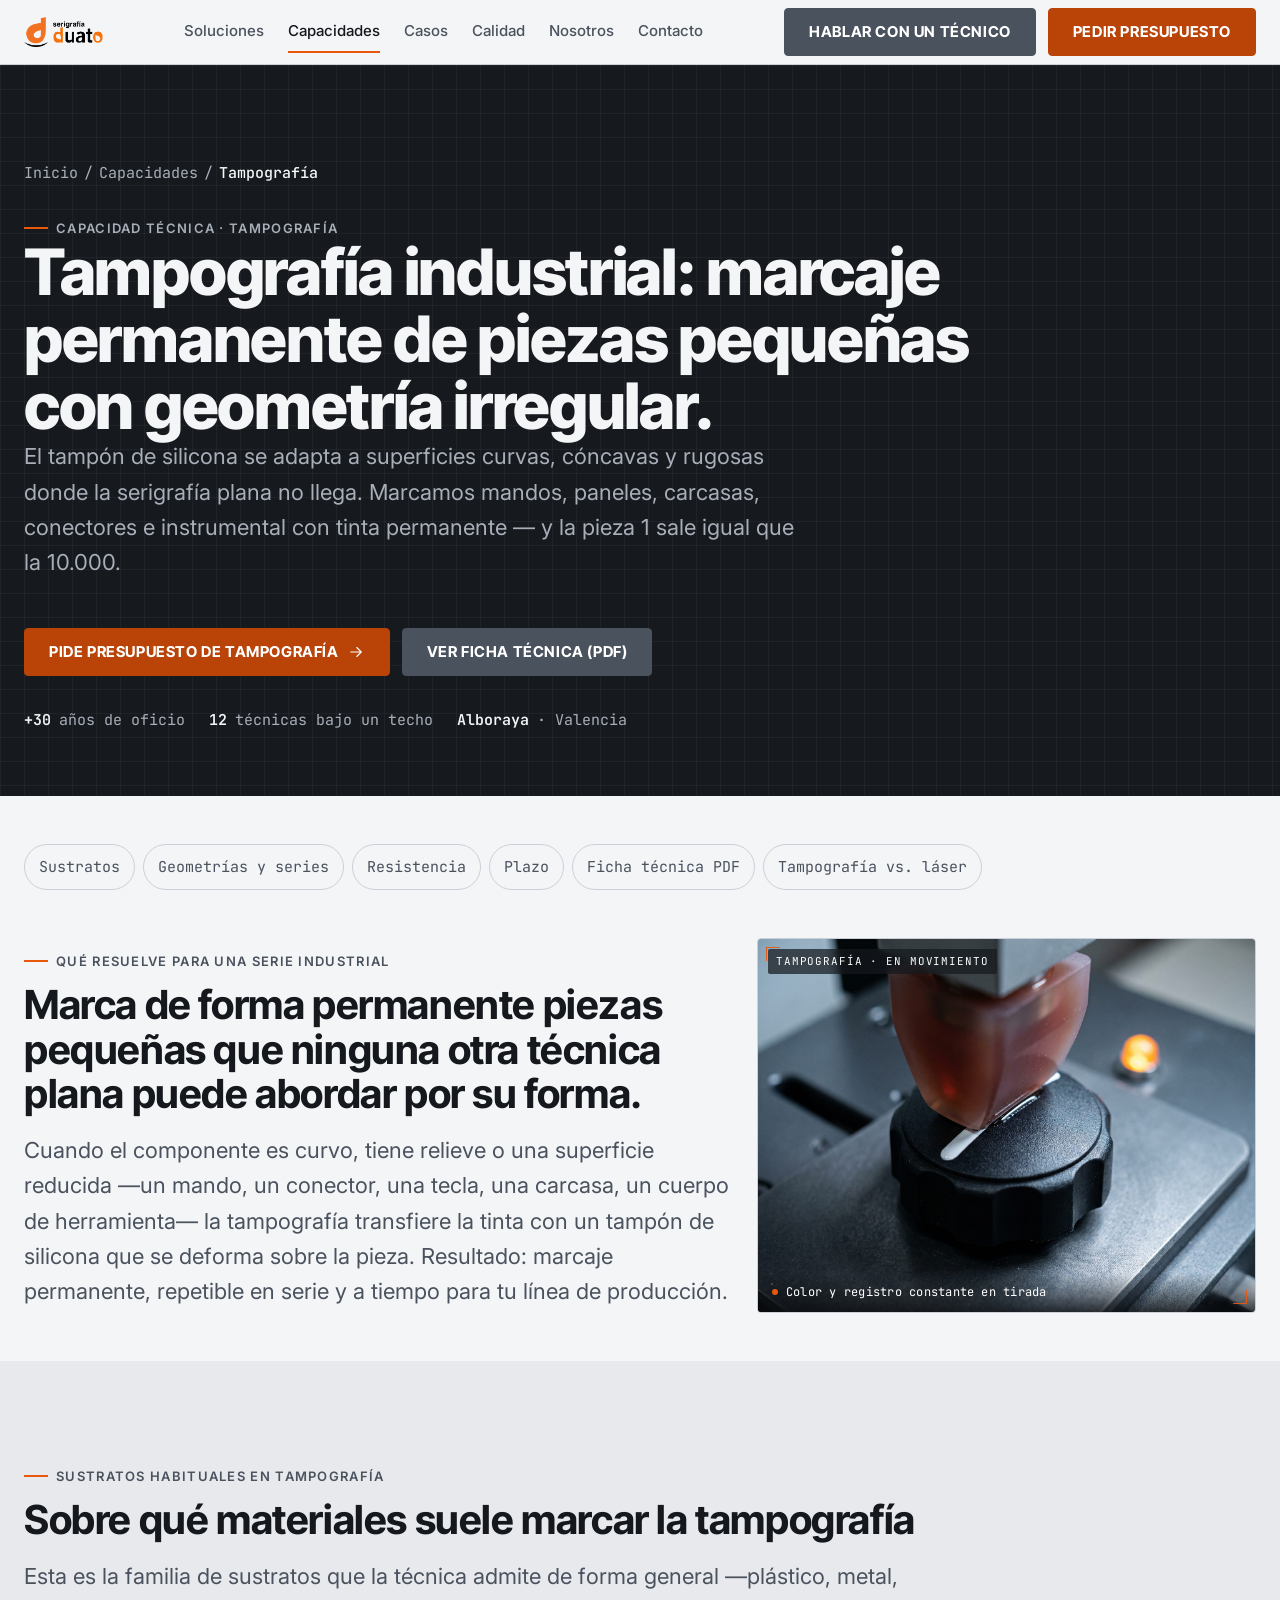
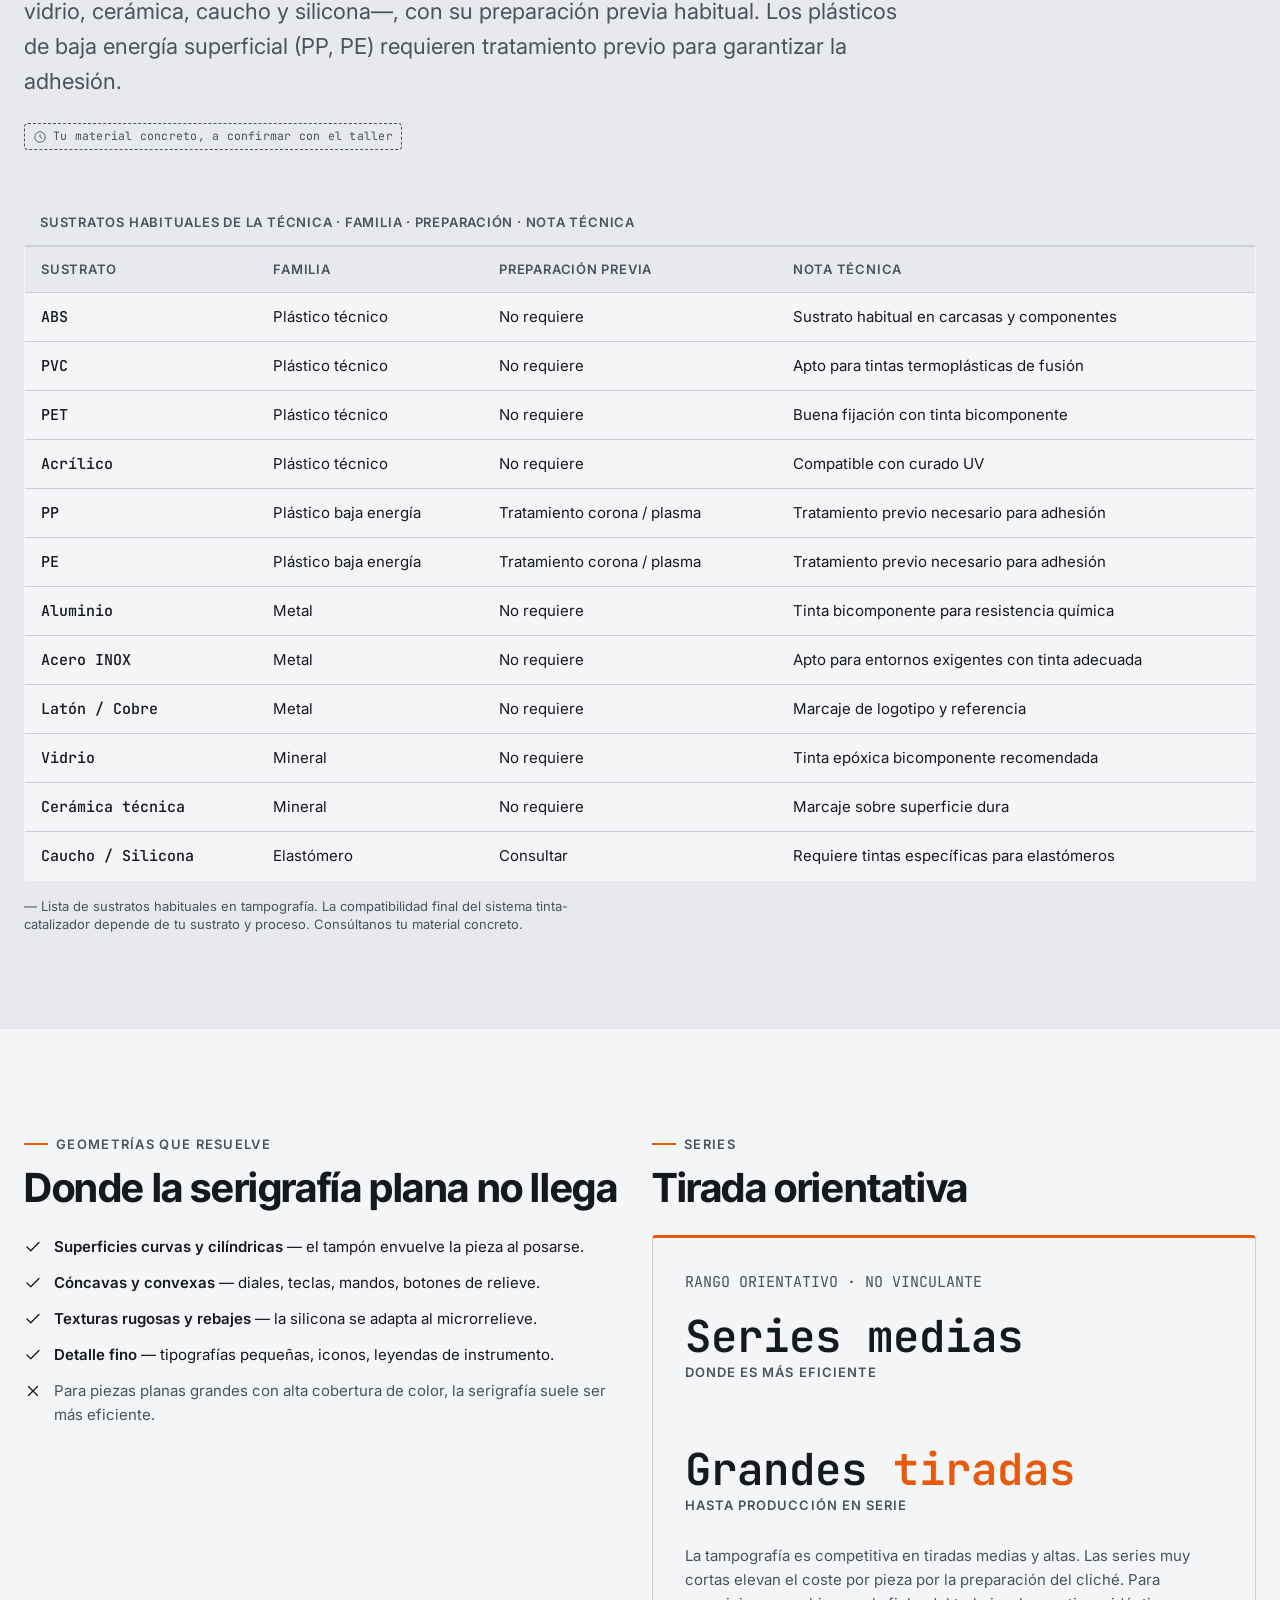
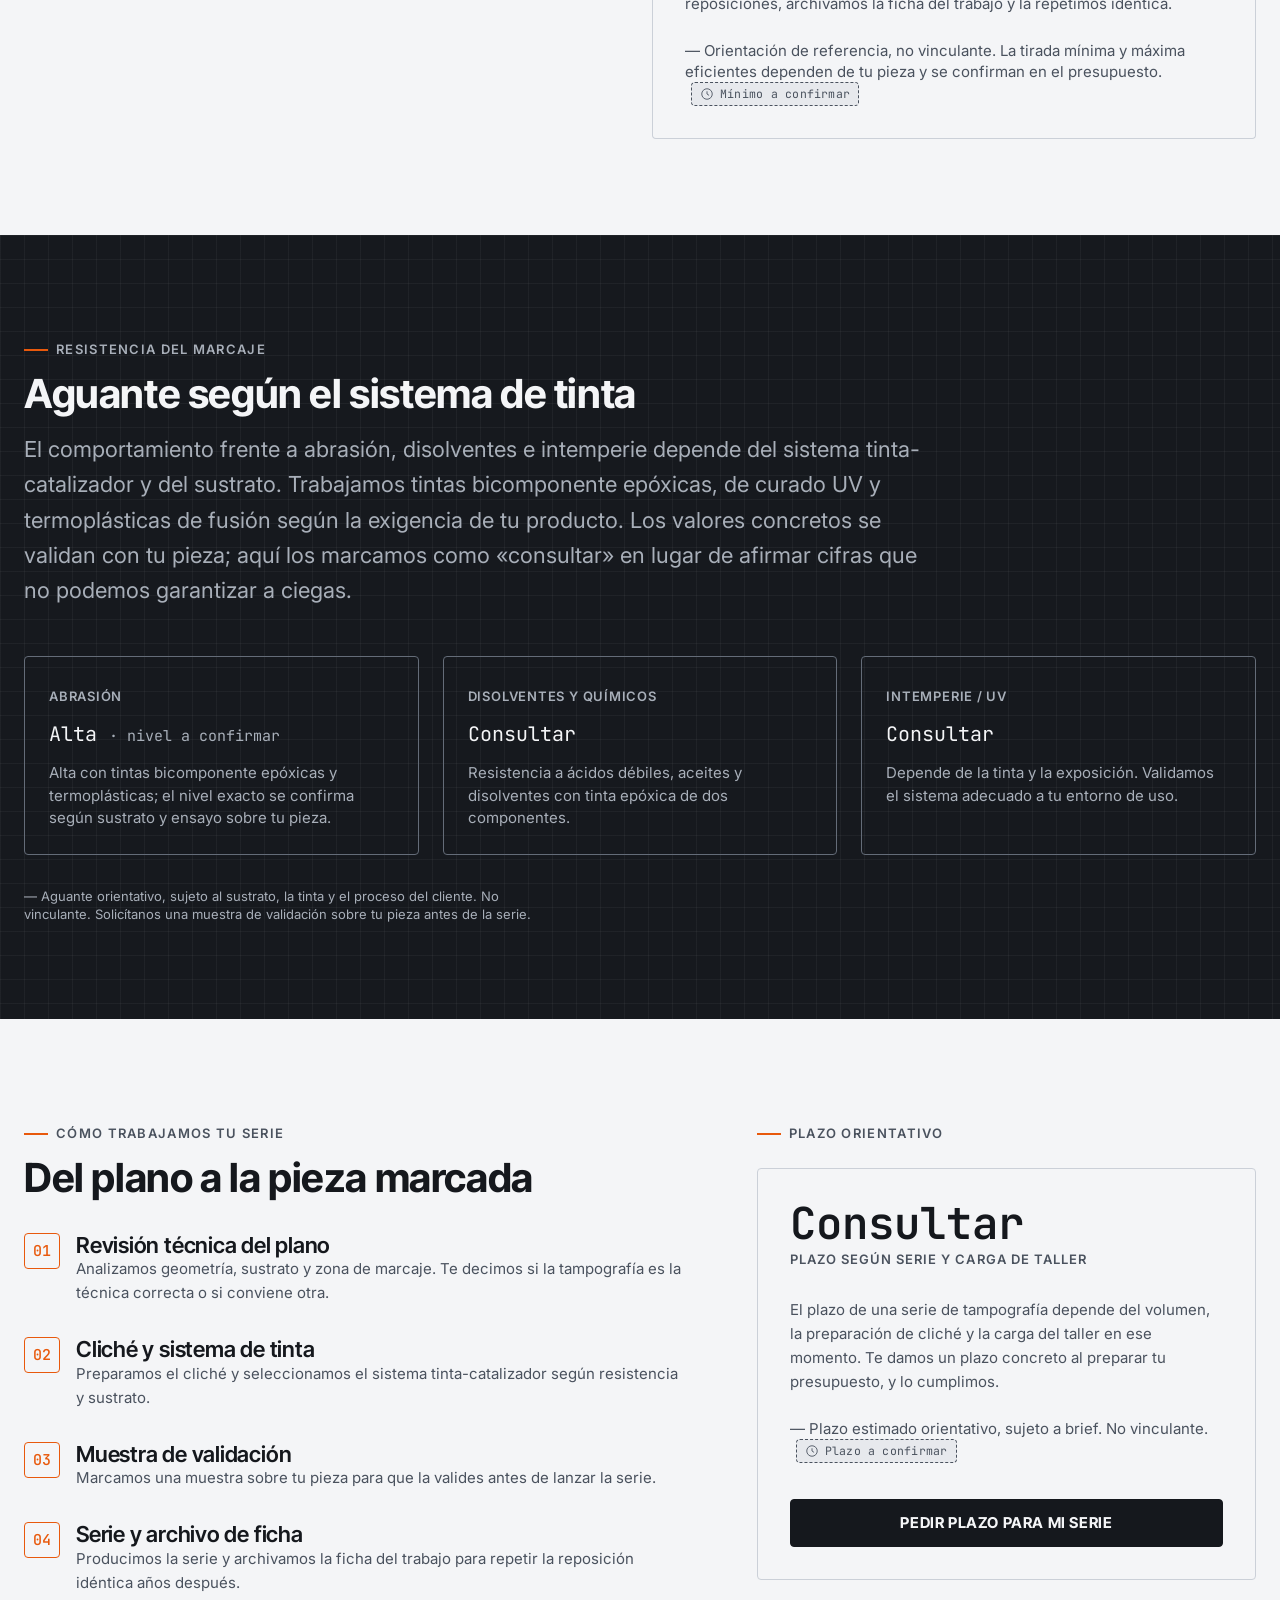
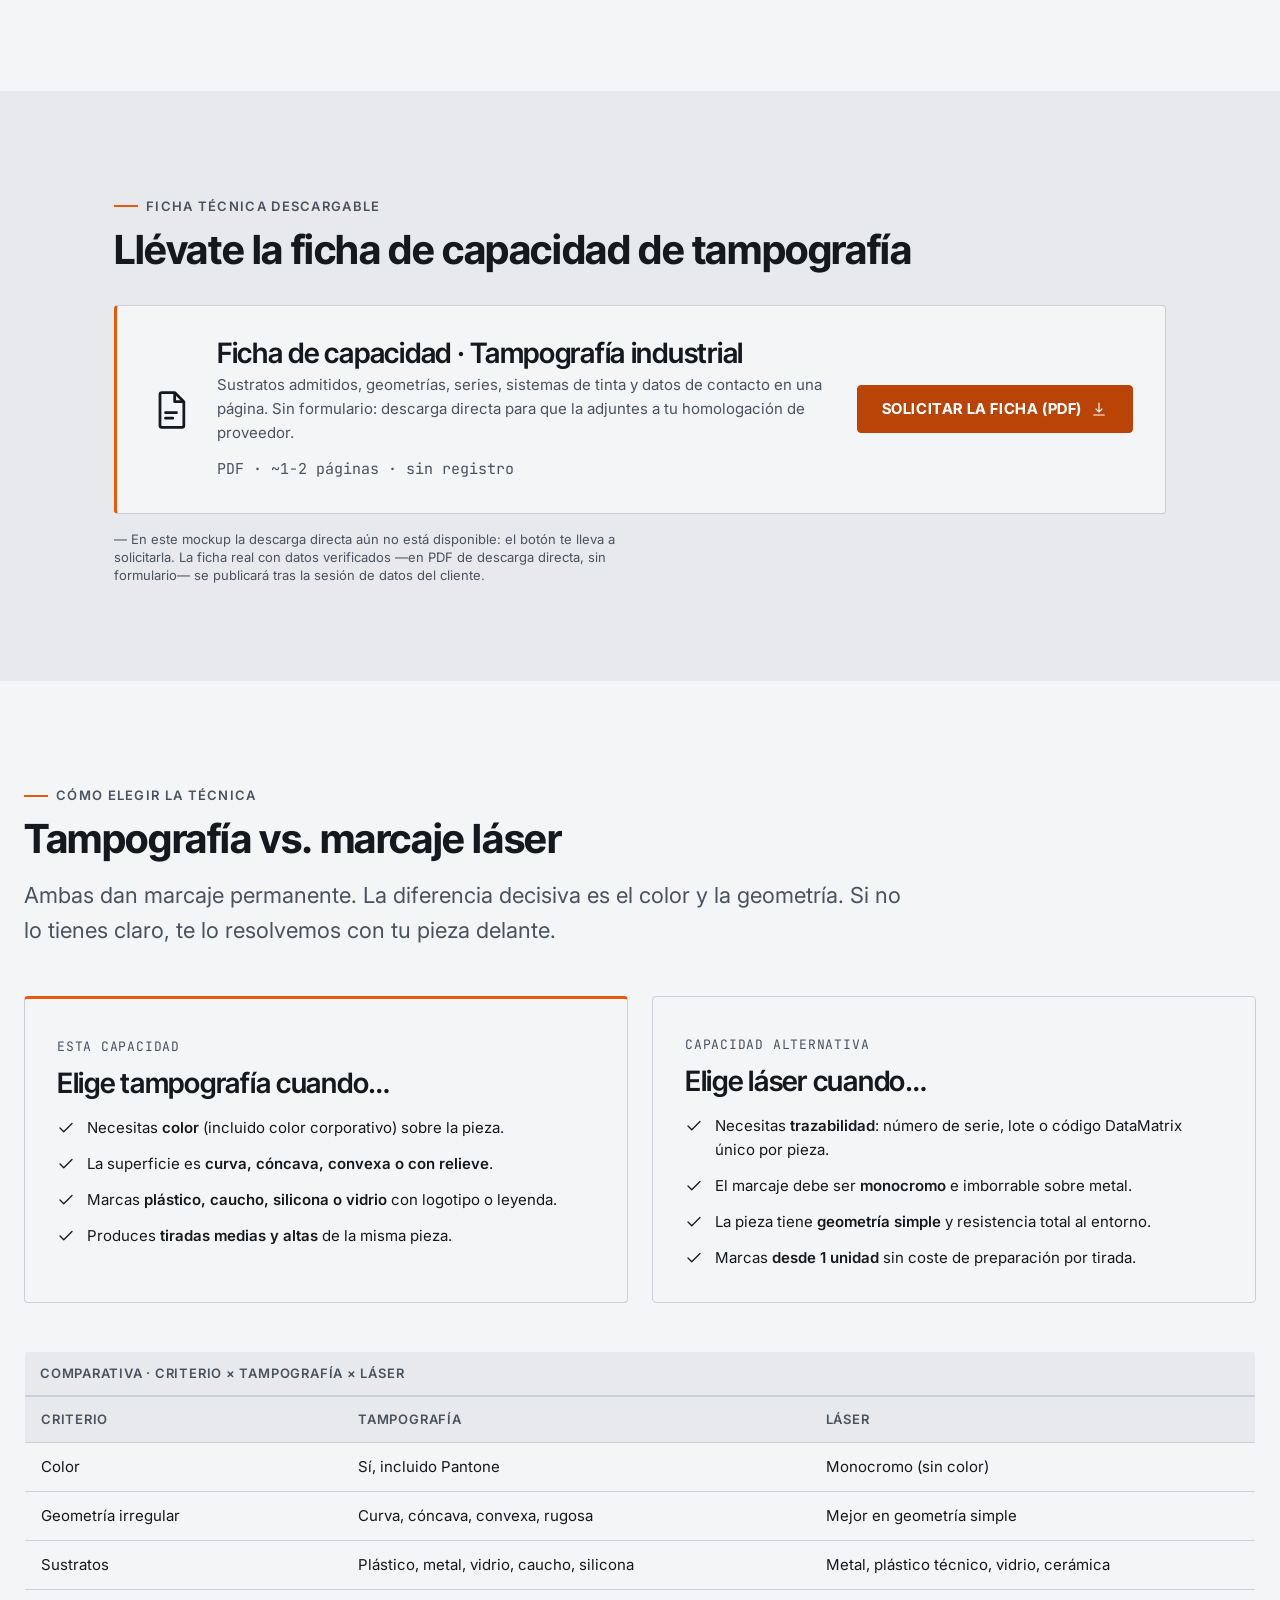
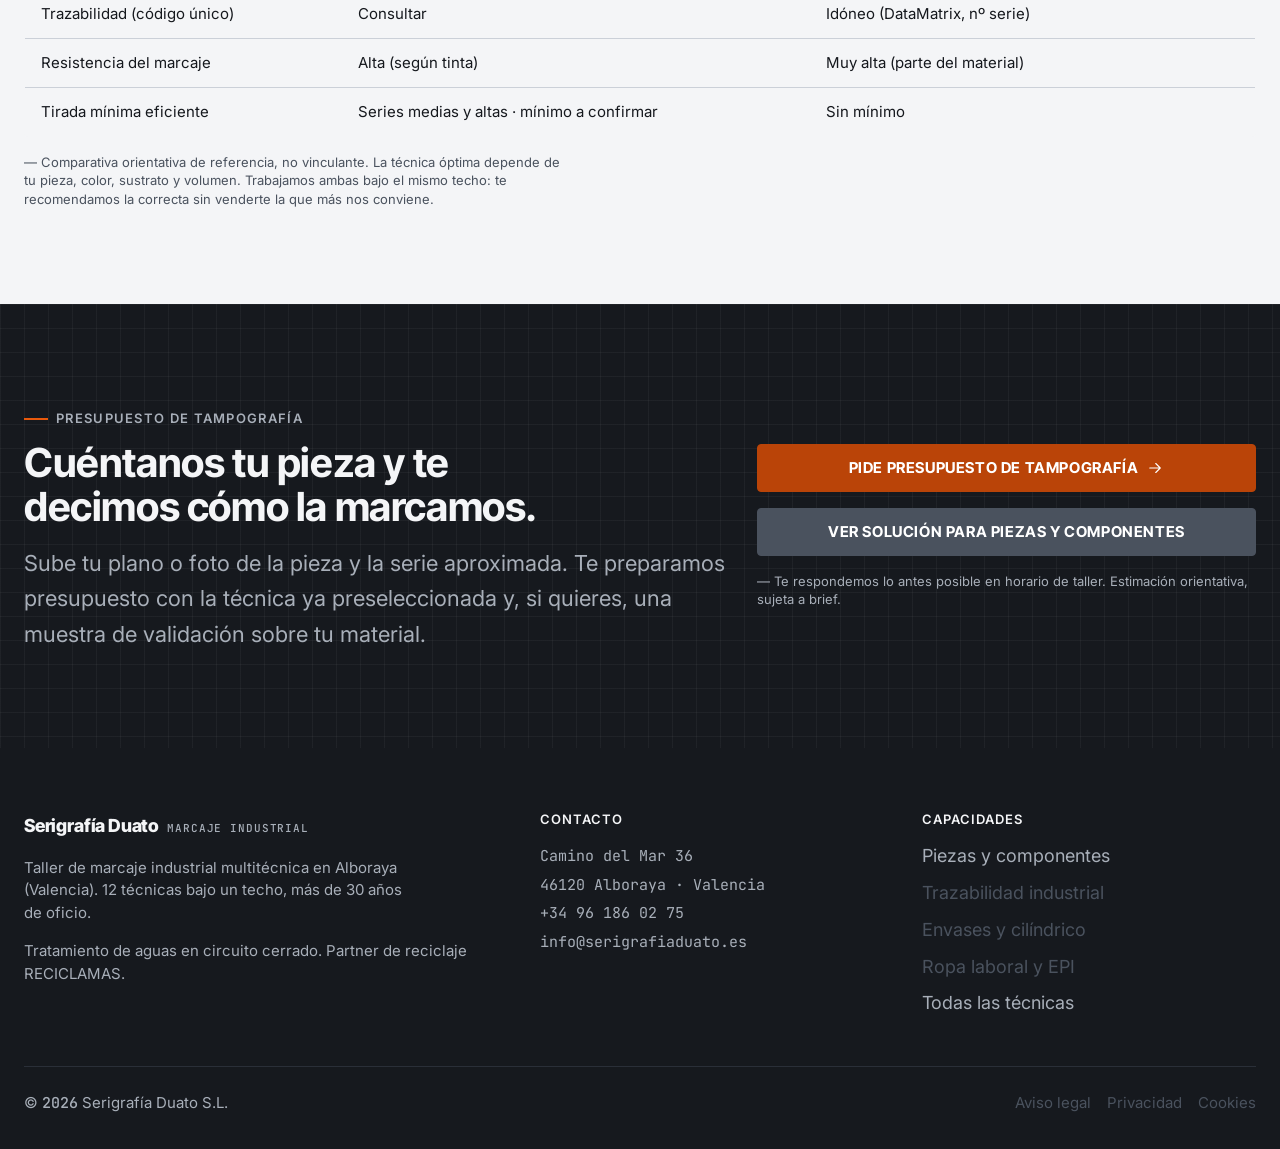
==== commit 7625edef: "Add hyperreal micro-videos (Nano Banana Pro stills -> Kling turbo) to home + capacidades - 4 subtle " ====
--- a/capacidades-tampografia.html
+++ b/capacidades-tampografia.html
@@ -834,7 +834,7 @@
           <div class="col-5">
             <figure class="media regmark" data-ar="4/3" data-fx="left">
               <span class="media-tag">Tampografía · en movimiento</span>
-              <video data-autoplay autoplay muted loop playsinline preload="metadata" poster="assets/img/tampografia__Imagen93.jpg" aria-label="Marcaje por tampografía sobre pieza en el taller de Duato"><source src="assets/video/02-tampografia.mp4" type="video/mp4"></video>
+              <video data-autoplay autoplay muted loop playsinline preload="metadata" poster="assets/img/casos-tampografia.jpg" aria-label="Marcaje por tampografía sobre pieza en el taller de Duato"><source src="assets/video/nb-tampografia.mp4" type="video/mp4"></video>
               <figcaption class="media-cap"><span class="dot"></span>Color y registro constante en tirada</figcaption>
             </figure>
           </div>
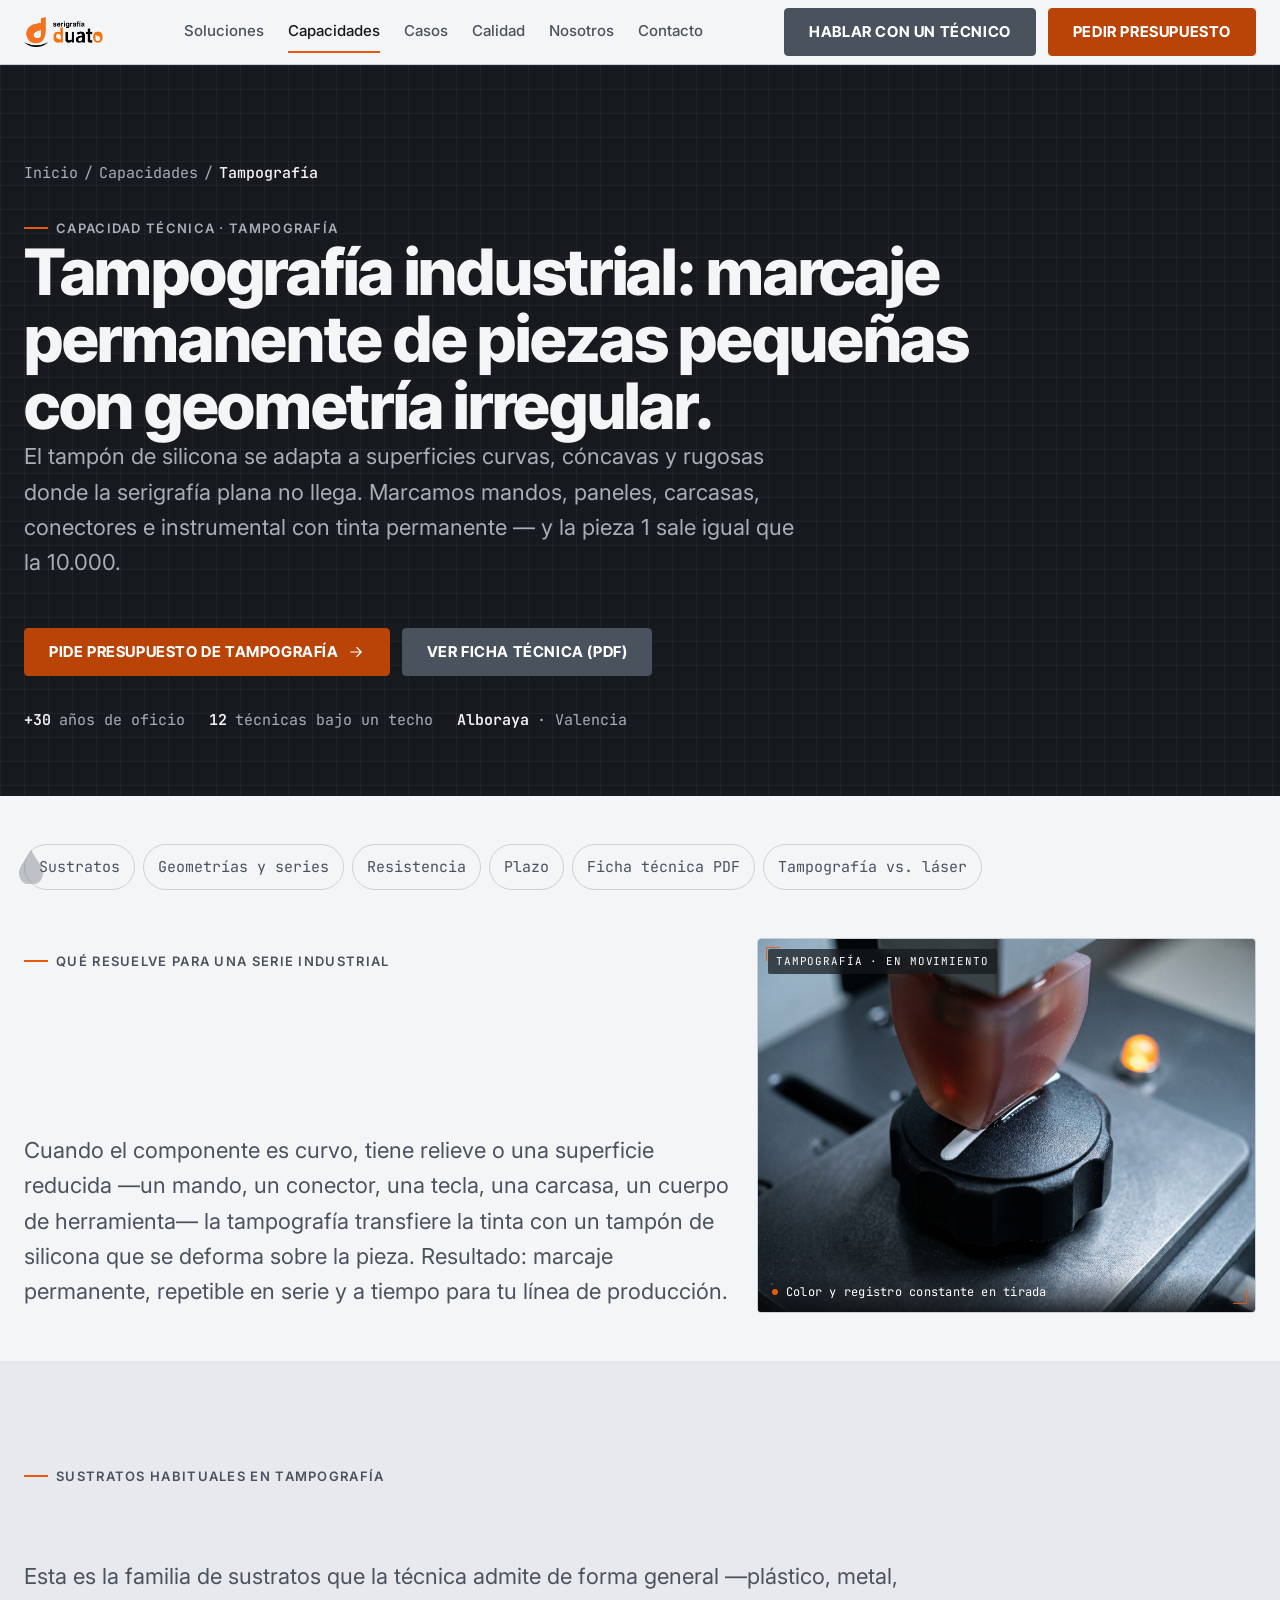
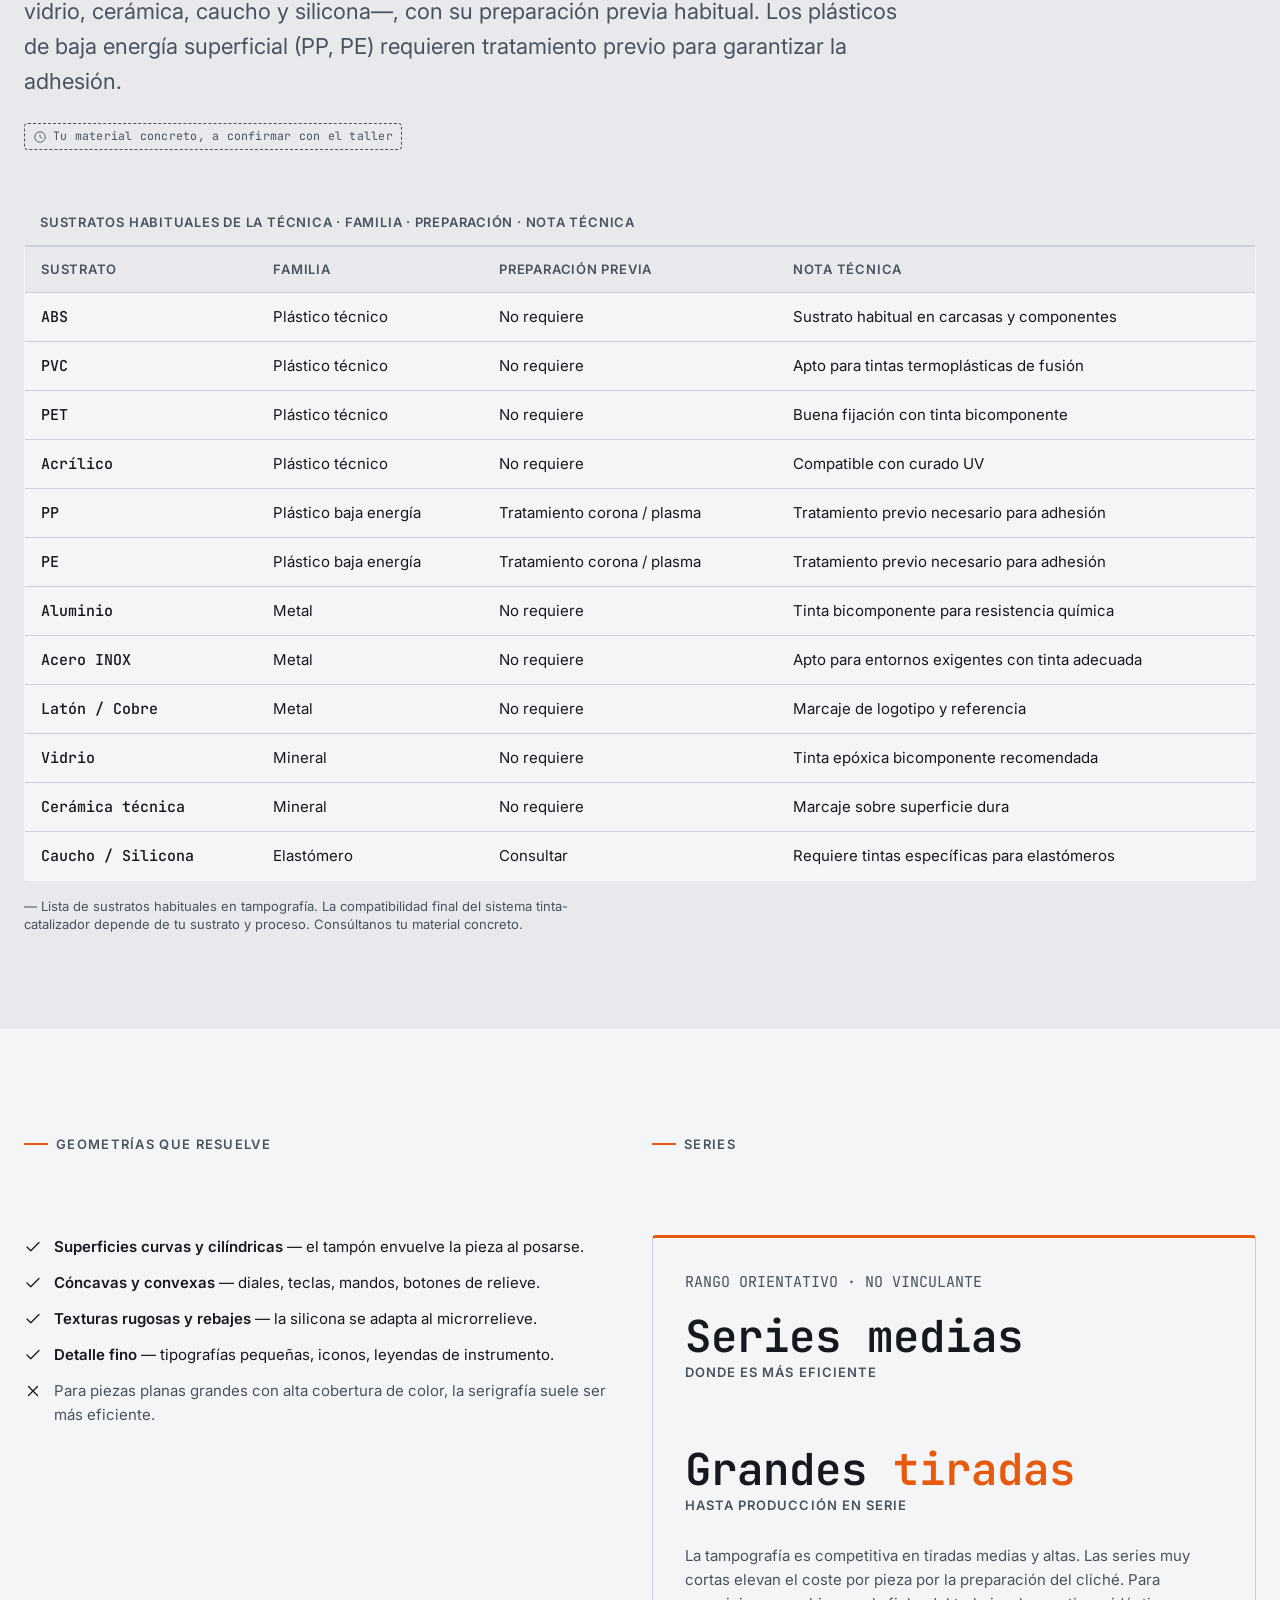
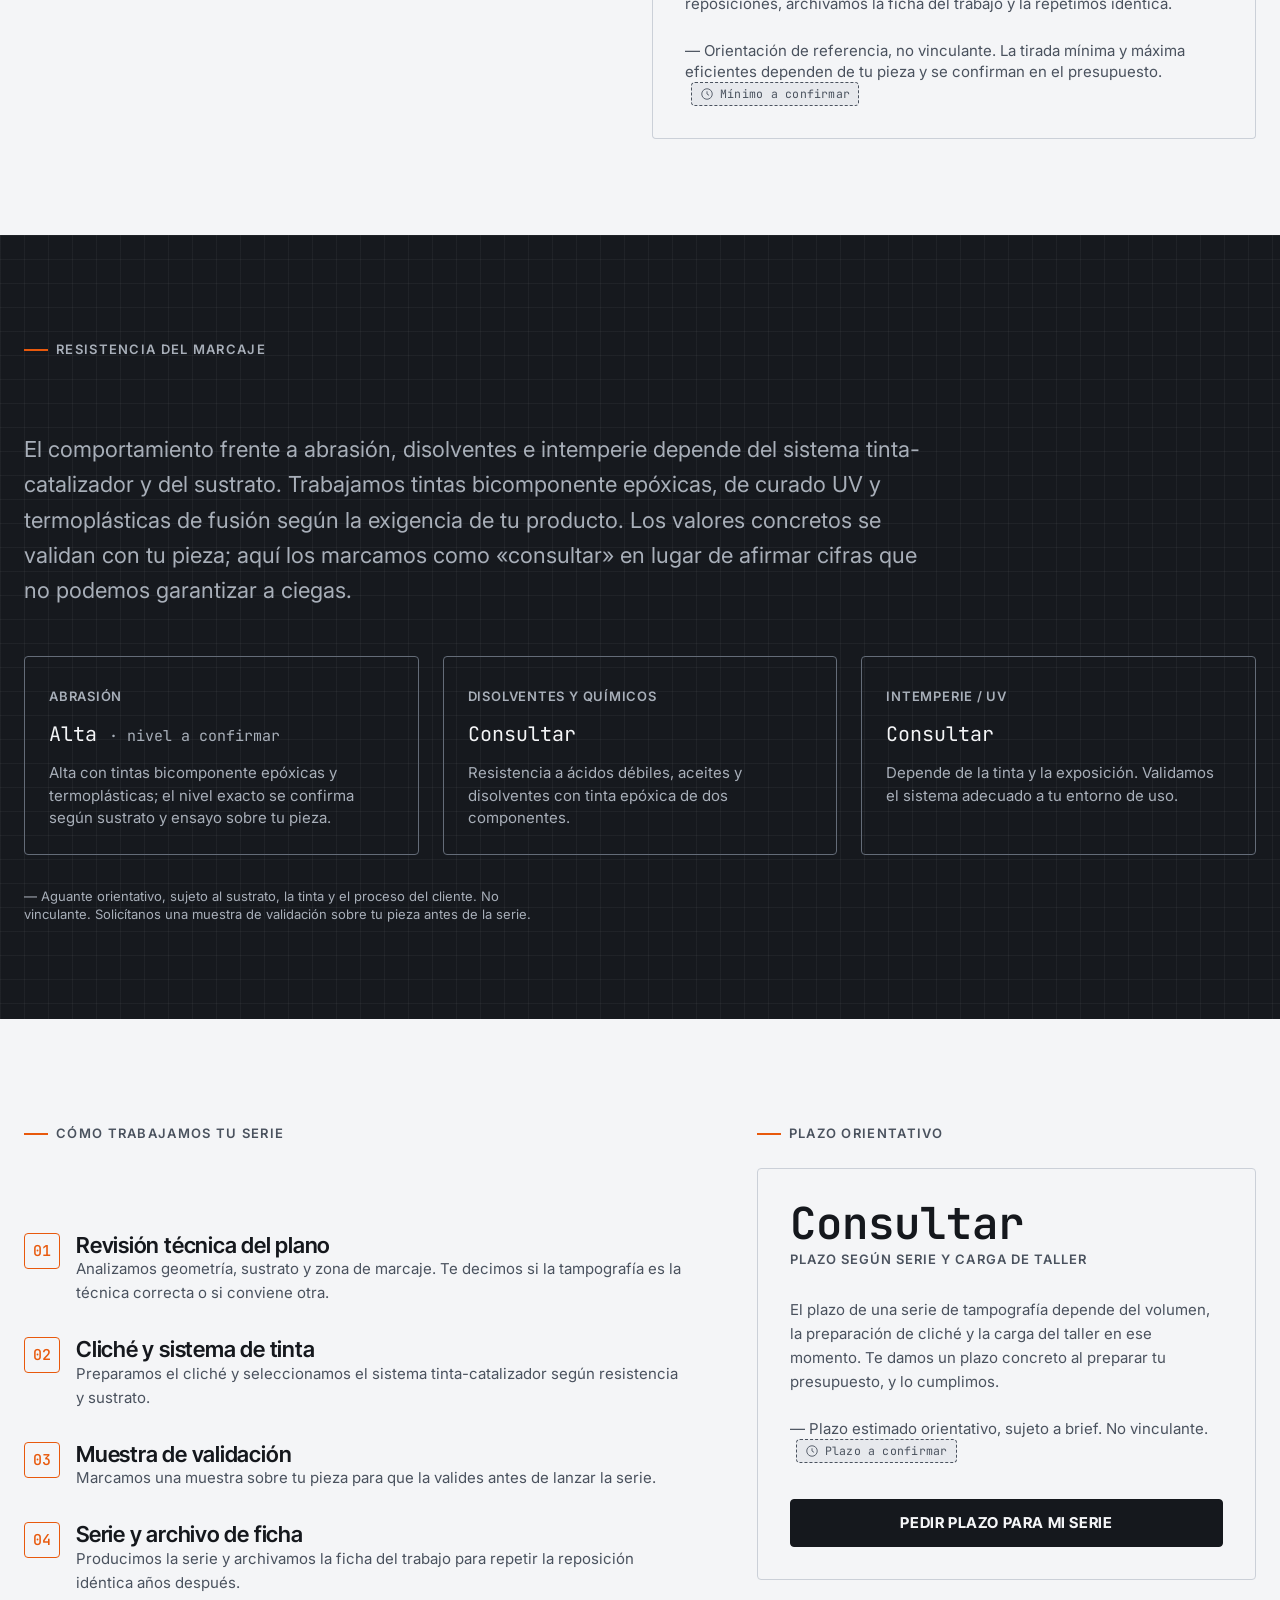
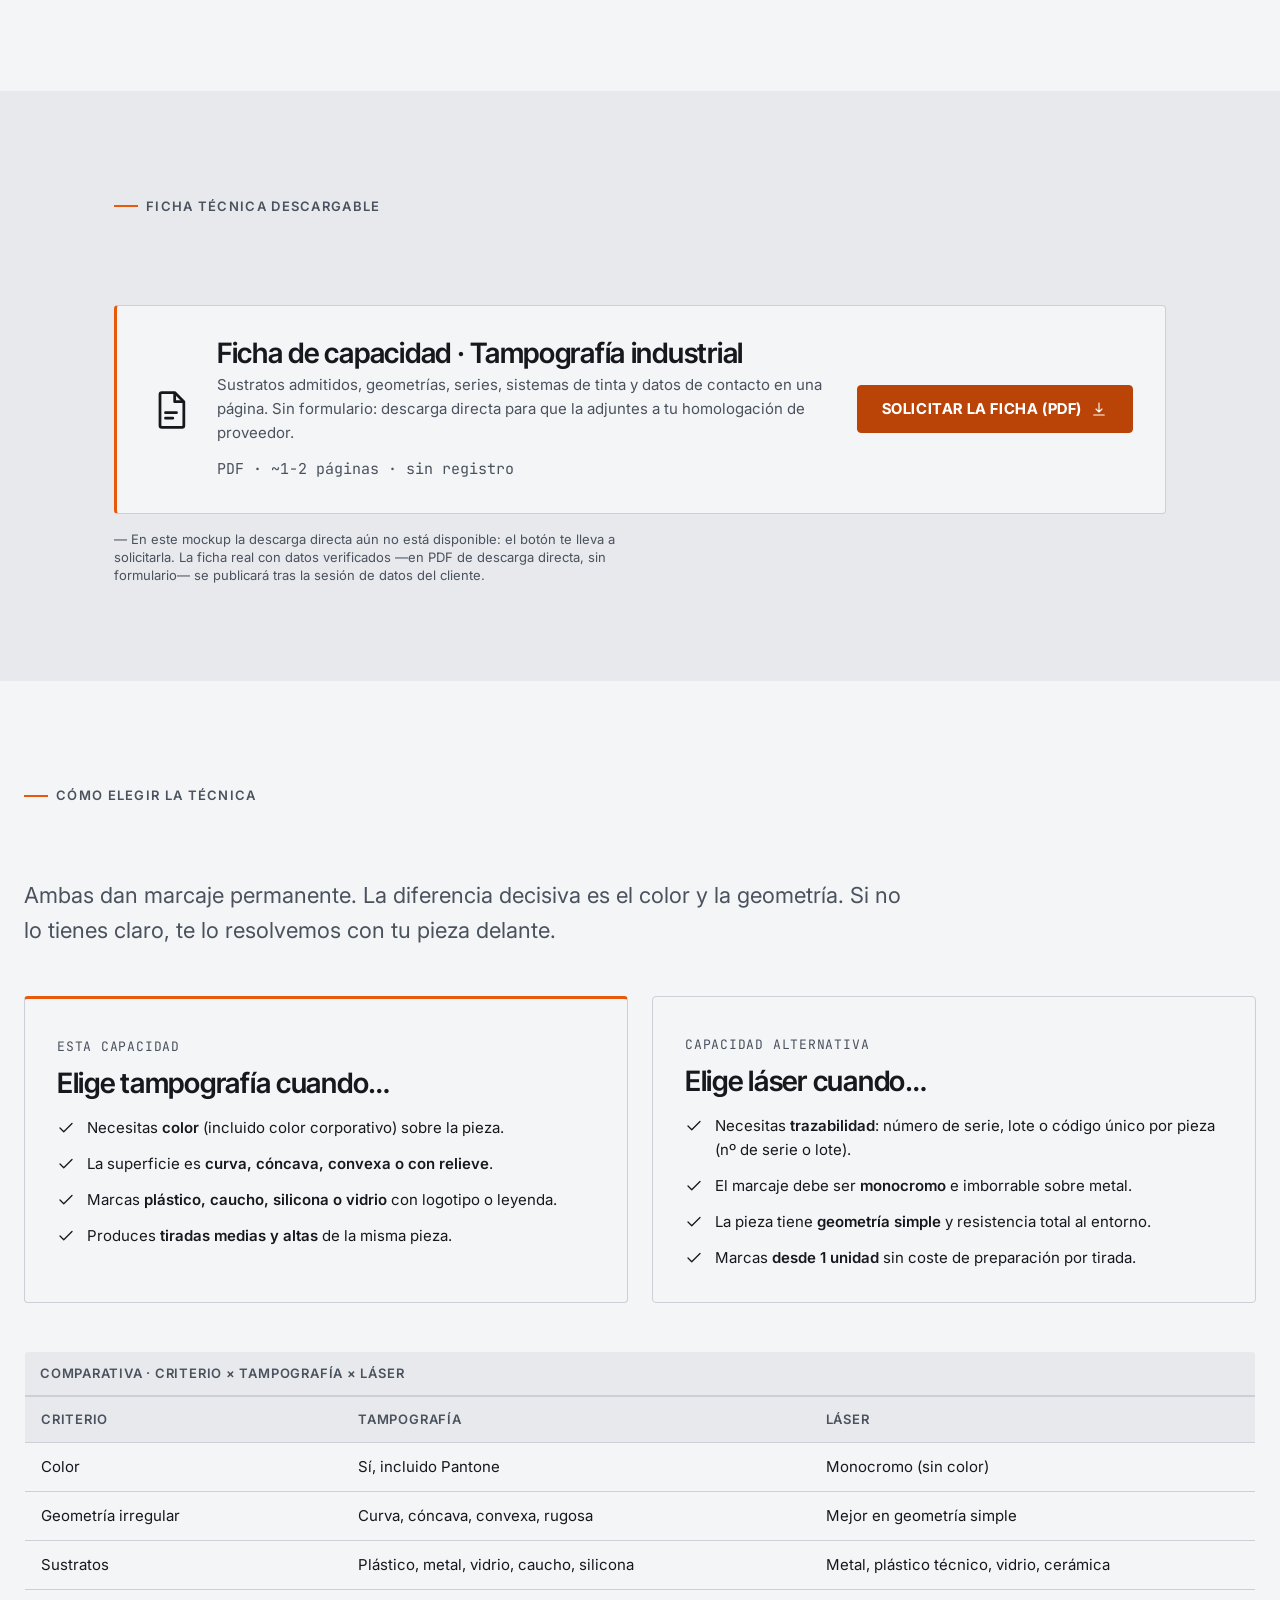
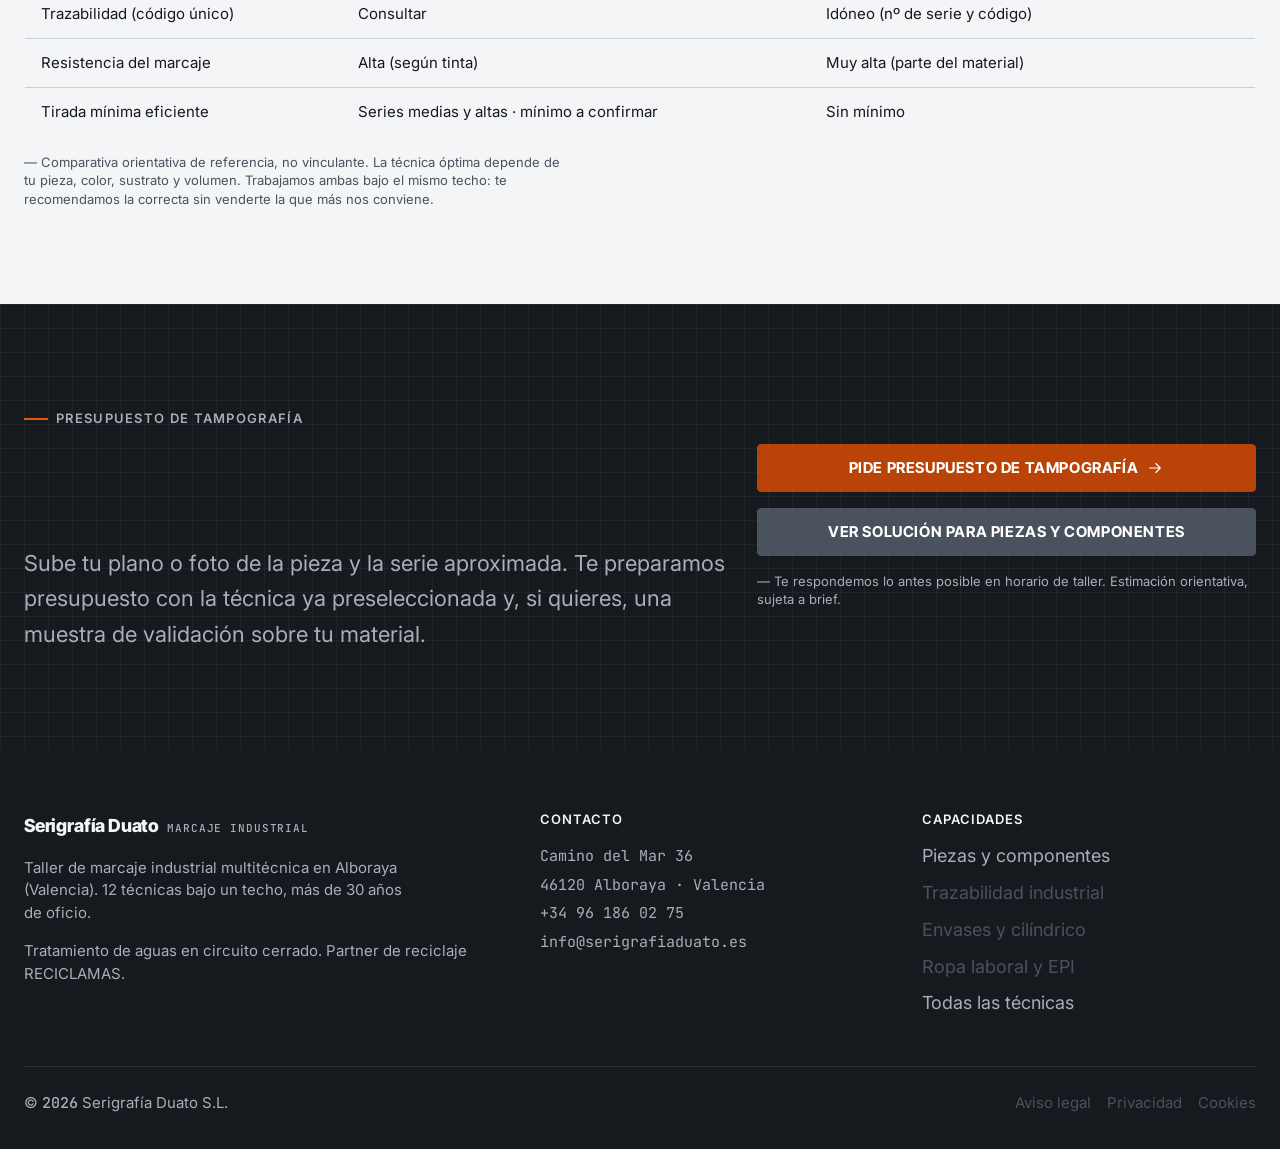
==== commit 8ec83f16: "Content fidelity: remove invented sectors + specific standards not on original site - drop automocio" ====
--- a/capacidades-tampografia.html
+++ b/capacidades-tampografia.html
@@ -1135,7 +1135,7 @@
             <ul class="check-list" style="margin-top: var(--sp-4)">
               <li>
                 <svg class="icon" viewBox="0 0 24 24" aria-hidden="true"><path d="M20 6L9 17l-5-5" stroke="currentColor" stroke-linecap="round" stroke-linejoin="round"/></svg>
-                <span>Necesitas <strong>trazabilidad</strong>: número de serie, lote o código DataMatrix único por pieza.</span>
+                <span>Necesitas <strong>trazabilidad</strong>: número de serie, lote o código único por pieza (nº de serie o lote).</span>
               </li>
               <li>
                 <svg class="icon" viewBox="0 0 24 24" aria-hidden="true"><path d="M20 6L9 17l-5-5" stroke="currentColor" stroke-linecap="round" stroke-linejoin="round"/></svg>
@@ -1181,7 +1181,7 @@
             <tr>
               <td data-label="Criterio">Trazabilidad (código único)</td>
               <td data-label="Tampografía">Consultar</td>
-              <td data-label="Láser">Idóneo (DataMatrix, nº serie)</td>
+              <td data-label="Láser">Idóneo (nº de serie y código)</td>
             </tr>
             <tr>
               <td data-label="Criterio">Resistencia del marcaje</td>
--- a/assets/fx.css
+++ b/assets/fx.css
@@ -328,6 +328,42 @@
   .btile, .btile--feature, .btile--wide { grid-column: span 1; grid-row: span 1; } }
 @media (max-width: 520px) { .bento { grid-template-columns: 1fr; } }
 
+/* ============================================================================
+   18 · PACK FIRMA — «la web imprime» (efectos únicos de Serigrafía Duato)
+============================================================================ */
+/* (1) Titular que se imprime: barrido de rasqueta + (2) registro CMYK que cuadra
+   + (4) subrayado grabado a láser. Se aplica por JS a los h2 de cada sección. */
+.print-in { position: relative; clip-path: inset(0 100% 0 0);
+  text-shadow: 3px 0 rgba(0,170,235,.5), -3px 0 rgba(230,0,126,.45); }
+.print-in.printed { clip-path: inset(0 0 0 0); text-shadow: none;
+  transition: clip-path .7s var(--ease), text-shadow .5s var(--ease) .18s; }
+/* rasqueta (squeegee) que barre la tinta */
+.print-in::after { content: ""; position: absolute; top: -4%; bottom: -4%; left: 0; width: 12px;
+  background: linear-gradient(90deg, transparent, var(--safety)); opacity: 0; pointer-events: none; z-index: 2; }
+.print-in.printed::after { animation: squeegee .7s var(--ease) forwards; }
+@keyframes squeegee { 0% { left: 0; opacity: .9; } 100% { left: 100%; opacity: 0; } }
+/* subrayado grabado a láser (punto caliente que dibuja) */
+.print-in::before { content: ""; position: absolute; left: 0; bottom: -.28em; height: 3px; width: 0;
+  background: var(--safety); box-shadow: 0 0 8px 1px rgba(232,89,12,.85); pointer-events: none; }
+.print-in.printed::before { animation: laserdraw .7s var(--ease) .5s forwards; }
+@keyframes laserdraw { from { width: 0; } to { width: 2.4em; } }
+
+/* (2) Slider: el titular «cuadra» el registro CMYK al activarse la diapositiva */
+.hero-slide h1 { text-shadow: 3px 0 rgba(0,170,235,.5), -3px 0 rgba(230,0,126,.45); }
+.hero-slide.is-active h1 { text-shadow: none; transition: text-shadow .6s var(--ease) .25s; }
+
+/* (7) Progreso de scroll = gota de tinta Duato que se llena de naranja */
+.ink-progress { position: fixed; left: 16px; bottom: 16px; width: 30px; height: 37px; z-index: 200; pointer-events: none;
+  -webkit-mask: url("data:image/svg+xml,%3Csvg%20xmlns='http://www.w3.org/2000/svg'%20viewBox='0%200%20100%20120'%3E%3Cpath%20d='M50%206C68%2042%2090%2060%2090%2084a40%2040%200%201%201-80%200C10%2060%2032%2042%2050%206Z'/%3E%3C/svg%3E") center/contain no-repeat;
+          mask: url("data:image/svg+xml,%3Csvg%20xmlns='http://www.w3.org/2000/svg'%20viewBox='0%200%20100%20120'%3E%3Cpath%20d='M50%206C68%2042%2090%2060%2090%2084a40%2040%200%201%201-80%200C10%2060%2032%2042%2050%206Z'/%3E%3C/svg%3E") center/contain no-repeat;
+  background: linear-gradient(to top, var(--safety) calc(var(--scroll,0) * 1%), rgba(120,130,140,.32) calc(var(--scroll,0) * 1%));
+  filter: drop-shadow(0 1px 2px rgba(0,0,0,.28)); }
+@media (max-width: 760px) { .ink-progress { width: 26px; height: 32px; left: 12px; bottom: 12px; } }
+
+/* (8) Botones que estampan (micro-gesto de tampón al pulsar) */
+@keyframes stamp { 0% { transform: scale(.94); } 45% { transform: scale(1.03); } 100% { transform: scale(1); } }
+.btn.stamped { animation: stamp .32s var(--ease); }
+
 /* ---------- 14 · REDUCED MOTION: todo estático y visible ---------- */
 @media (prefers-reduced-motion: reduce) {
   [data-fx], [data-fx-stagger] > * { opacity: 1 !important; transform: none !important;
@@ -337,4 +373,8 @@
   .media:hover img { transform: none; }
   .spotlight::before { display: none; }
   .hero-slide.is-active .hs-media img { animation: none; transform: none; }
-}
+  .print-in { clip-path: none !important; text-shadow: none !important; }
+  .print-in::after, .print-in::before { display: none !important; }
+  .hero-slide h1 { text-shadow: none !important; }
+  .btn.stamped { animation: none !important; }
+}
